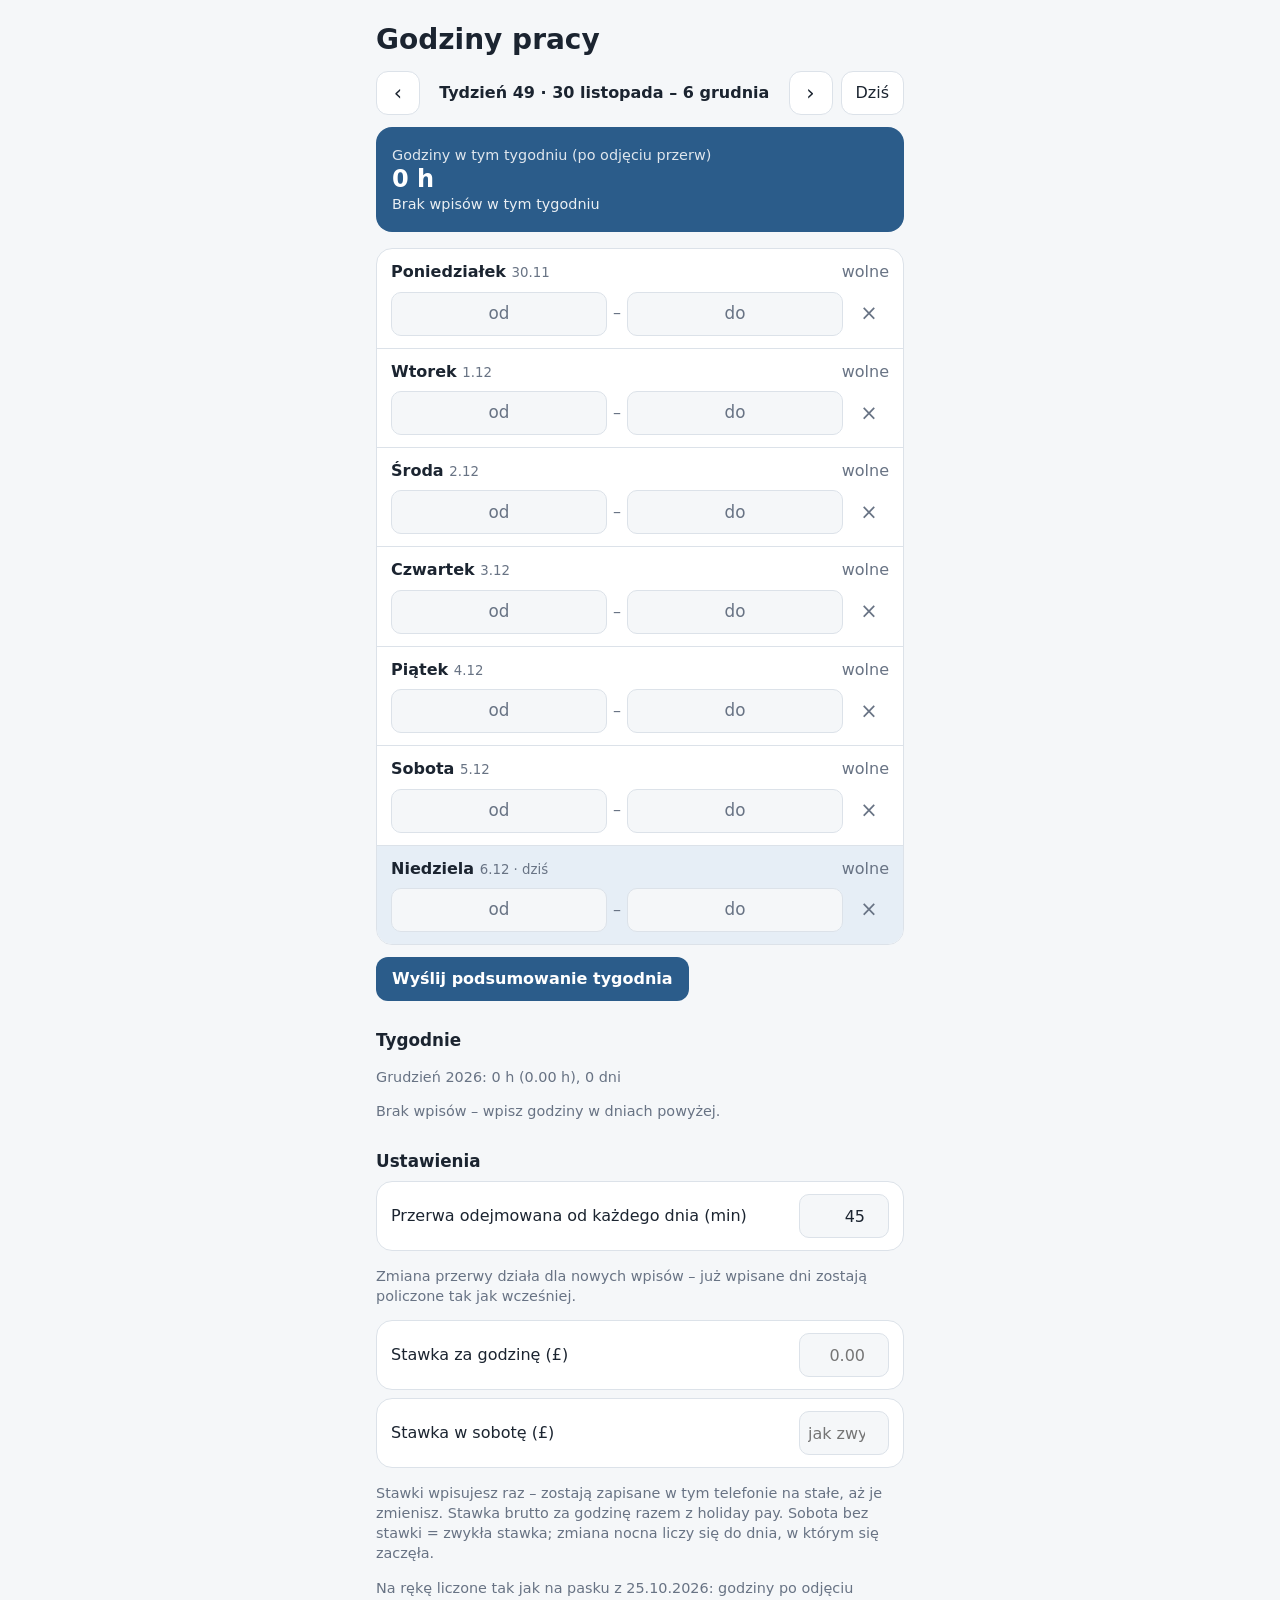
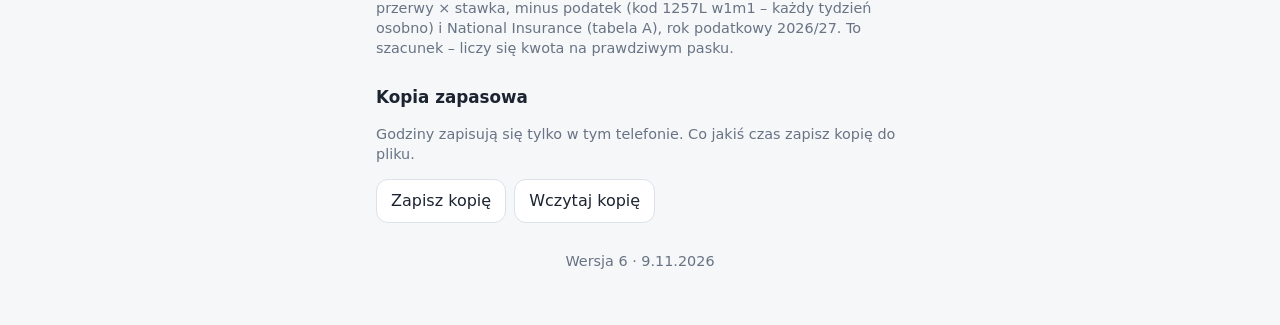
==== godziny/index.html @ ba80afdf "Godziny: jedna stawka (z holiday pay) i osobna stawka w sobotę Co-Authored-By: Claude Opus 5.5 <nore" ====
<!doctype html>
<html lang="pl">
<head>
  <meta charset="utf-8">
  <meta name="viewport" content="width=device-width, initial-scale=1, viewport-fit=cover">
  <title>Godziny pracy</title>
  <meta name="description" content="Kalendarz godzin pracy z tygodniowym rozliczeniem i odjętą przerwą.">
  <meta name="theme-color" content="#2b5c8a">
  <link rel="manifest" href="manifest.webmanifest">
  <link rel="icon" href="icons/icon.svg" type="image/svg+xml">
  <link rel="apple-touch-icon" href="icons/apple-touch-icon.png">
  <meta name="apple-mobile-web-app-capable" content="yes">
  <meta name="apple-mobile-web-app-title" content="Godziny">
  <style>
    :root {
      --bg: #f5f7f9;
      --surface: #ffffff;
      --text: #1b2430;
      --muted: #687384;
      --border: #dce2e9;
      --accent: #2b5c8a;
      --accent-soft: #e6eef6;
      --accent-text: #ffffff;
      --danger: #b3261e;
    }

    @media (prefers-color-scheme: dark) {
      :root {
        --bg: #11151a;
        --surface: #1a2028;
        --text: #e5eaf0;
        --muted: #95a1b0;
        --border: #2c3542;
        --accent: #7fb0e0;
        --accent-soft: #1f2d3c;
        --accent-text: #0c1724;
        --danger: #f2b8b5;
      }
    }

    * { box-sizing: border-box; }

    [hidden] { display: none !important; }

    html, body {
      margin: 0;
      background: var(--bg);
      color: var(--text);
      font: 16px/1.4 system-ui, -apple-system, "Segoe UI", Roboto, sans-serif;
      -webkit-tap-highlight-color: transparent;
    }

    body {
      min-height: 100dvh;
      padding: env(safe-area-inset-top) env(safe-area-inset-right) env(safe-area-inset-bottom) env(safe-area-inset-left);
    }

    main {
      max-width: 560px;
      margin: 0 auto;
      padding: 20px 16px 40px;
    }

    h1 { margin: 0 0 12px; font-size: 1.75rem; }
    h2 { margin: 28px 0 8px; font-size: 1.05rem; }

    button { font: inherit; color: inherit; cursor: pointer; }

    .nav {
      display: flex;
      align-items: center;
      gap: 8px;
    }

    .nav .title { flex: 1; text-align: center; font-weight: 600; }

    .icon-btn {
      width: 44px;
      height: 44px;
      border: 1px solid var(--border);
      border-radius: 12px;
      background: var(--surface);
      font-size: 1.3rem;
    }

    .pill {
      height: 44px;
      padding: 0 14px;
      border: 1px solid var(--border);
      border-radius: 12px;
      background: var(--surface);
    }

    .summary {
      margin-top: 12px;
      padding: 18px 16px;
      border-radius: 16px;
      background: var(--accent);
      color: var(--accent-text);
    }

    .summary .label { font-size: 0.9rem; opacity: 0.85; }
    .summary .total { font-size: 2.2rem; font-weight: 700; line-height: 1.2; font-variant-numeric: tabular-nums; }
    .summary .sub { font-size: 0.9rem; opacity: 0.9; }

    .days {
      list-style: none;
      margin: 16px 0 0;
      padding: 0;
      background: var(--surface);
      border: 1px solid var(--border);
      border-radius: 16px;
      overflow: hidden;
    }

    .day { padding: 12px 14px; border-top: 1px solid var(--border); }
    .day:first-child { border-top: 0; }
    .day.today { background: var(--accent-soft); }

    .day-head {
      display: flex;
      justify-content: space-between;
      align-items: baseline;
      gap: 8px;
      margin-bottom: 8px;
    }

    .day-name { font-weight: 600; }
    .day-name small { font-weight: 400; color: var(--muted); }
    .day-net { font-weight: 600; font-variant-numeric: tabular-nums; }
    .day-net.empty { font-weight: 400; color: var(--muted); }

    .day-times {
      display: grid;
      grid-template-columns: 1fr auto 1fr 40px;
      align-items: center;
      gap: 6px;
    }

    .day-times span { color: var(--muted); }

    .time-btn {
      height: 44px;
      min-width: 0;
      padding: 0 8px;
      border: 1px solid var(--border);
      border-radius: 10px;
      background: var(--bg);
      font-size: 1.05rem;
      font-variant-numeric: tabular-nums;
    }

    .time-btn.empty { color: var(--muted); }

    input[type="number"] {
      width: 100%;
      min-width: 0;
      height: 44px;
      padding: 0 8px;
      border: 1px solid var(--border);
      border-radius: 10px;
      background: var(--bg);
      color: var(--text);
      font: inherit;
      font-variant-numeric: tabular-nums;
    }

    input:focus-visible, button:focus-visible { outline: 2px solid var(--accent); outline-offset: 2px; }

    .clear {
      width: 40px;
      height: 44px;
      border: 0;
      border-radius: 10px;
      background: transparent;
      color: var(--muted);
      font-size: 1.3rem;
    }

    .clear:hover { color: var(--danger); }

    .day-gross { margin-top: 6px; font-size: 0.85rem; color: var(--muted); }

    .actions { display: flex; flex-wrap: wrap; gap: 8px; margin-top: 12px; }

    .primary {
      height: 44px;
      padding: 0 16px;
      border: 0;
      border-radius: 12px;
      background: var(--accent);
      color: var(--accent-text);
      font-weight: 600;
    }

    .weeks {
      list-style: none;
      margin: 0;
      padding: 0;
      background: var(--surface);
      border: 1px solid var(--border);
      border-radius: 16px;
      overflow: hidden;
    }

    .weeks button {
      display: flex;
      justify-content: space-between;
      gap: 8px;
      width: 100%;
      padding: 12px 14px;
      border: 0;
      border-top: 1px solid var(--border);
      background: transparent;
      text-align: left;
    }

    .weeks li:first-child button { border-top: 0; }
    .weeks button.current { background: var(--accent-soft); }
    .weeks .h { font-weight: 600; font-variant-numeric: tabular-nums; white-space: nowrap; }
    .weeks small { color: var(--muted); }

    .muted { color: var(--muted); font-size: 0.9rem; }

    .setting {
      display: flex;
      align-items: center;
      justify-content: space-between;
      gap: 12px;
      padding: 12px 14px;
      background: var(--surface);
      border: 1px solid var(--border);
      border-radius: 16px;
    }

    .setting input { width: 90px; text-align: right; }

    .time-btn.active { border-color: var(--accent); box-shadow: 0 0 0 1px var(--accent); }

    .picker { margin-top: 12px; padding-top: 12px; border-top: 1px dashed var(--border); }
    .picker-title { font-weight: 600; }
    .picker-time { font-size: 2.2rem; font-weight: 700; line-height: 1.2; font-variant-numeric: tabular-nums; }
    .picker-sub { min-height: 1.4em; color: var(--muted); font-size: 0.9rem; }
    .picker-label { margin: 12px 0 6px; color: var(--muted); font-size: 0.85rem; }

    .grid { display: grid; grid-template-columns: repeat(6, 1fr); gap: 6px; }

    .grid button {
      height: 44px;
      min-width: 0;
      padding: 0;
      border: 1px solid var(--border);
      border-radius: 10px;
      background: var(--bg);
      font-variant-numeric: tabular-nums;
    }

    .grid button[aria-pressed="true"] {
      border-color: var(--accent);
      background: var(--accent);
      color: var(--accent-text);
      font-weight: 600;
    }

    .picker-actions { display: flex; gap: 8px; margin-top: 14px; }
    .picker-actions .primary { flex: 1; }

    .version { margin-top: 28px; text-align: center; }

    .summary .money { font-size: 1.5rem; font-weight: 700; line-height: 1.2; font-variant-numeric: tabular-nums; }
    .summary .sub { font-variant-numeric: tabular-nums; }
    #week-pay + .hours { margin-top: 12px; padding-top: 12px; border-top: 1px solid currentColor; border-top-color: rgba(127, 127, 127, 0.45); }
    #week-pay[hidden] + .hours { margin-top: 0; padding-top: 0; border-top: 0; }
    .pay-details { margin-top: 6px; font-size: 0.9rem; }
    .pay-details summary { cursor: pointer; text-decoration: underline; opacity: 0.9; }
    .pay-details .sub { margin-top: 4px; }
    .weeks .h small { display: block; text-align: right; font-weight: 400; }
    .setting + .setting { margin-top: 8px; }

    .toast {
      position: fixed;
      left: 50%;
      bottom: calc(24px + env(safe-area-inset-bottom));
      transform: translateX(-50%);
      max-width: calc(100% - 32px);
      padding: 10px 16px;
      border-radius: 12px;
      background: var(--text);
      color: var(--bg);
      font-size: 0.95rem;
    }
  </style>
</head>
<body>
  <main>
    <h1>Godziny pracy</h1>

    <div class="nav">
      <button id="prev" class="icon-btn" type="button" aria-label="Poprzedni tydzień">‹</button>
      <div id="week-title" class="title"></div>
      <button id="next" class="icon-btn" type="button" aria-label="Następny tydzień">›</button>
      <button id="today" class="pill" type="button">Dziś</button>
    </div>

    <section class="summary" aria-live="polite">
      <div id="week-pay" hidden>
        <div class="label">Dostaniesz na czysto (jak „Payment” na payslipie)</div>
        <div id="pay-net" class="total"></div>
        <div id="pay-when" class="sub"></div>
        <details class="pay-details">
          <summary>Jak to wyszło</summary>
          <div id="pay-sub" class="sub"></div>
        </details>
      </div>
      <div class="hours">
        <div class="label">Godziny w tym tygodniu (po odjęciu przerw)</div>
        <div id="week-total" class="money"></div>
        <div id="week-sub" class="sub"></div>
      </div>
    </section>

    <ul id="days" class="days"></ul>

    <div class="actions">
      <button id="share" class="primary" type="button">Wyślij podsumowanie tygodnia</button>
    </div>

    <h2>Tygodnie</h2>
    <p id="month" class="muted"></p>
    <ul id="weeks" class="weeks"></ul>
    <p id="weeks-empty" class="muted" hidden>Brak wpisów – wpisz godziny w dniach powyżej.</p>

    <h2>Ustawienia</h2>
    <label class="setting">
      <span>Przerwa odejmowana od każdego dnia (min)</span>
      <input id="break" type="number" min="0" max="240" step="5" inputmode="numeric">
    </label>
    <p class="muted">Zmiana przerwy działa dla nowych wpisów – już wpisane dni zostają policzone tak jak wcześniej.</p>
    <label class="setting">
      <span>Stawka za godzinę (£)</span>
      <input id="rate" type="number" min="0" max="200" step="0.01" inputmode="decimal">
    </label>
    <label class="setting">
      <span>Stawka w sobotę (£)</span>
      <input id="sat" type="number" min="0" max="200" step="0.01" inputmode="decimal">
    </label>
    <p class="muted">Stawki wpisujesz raz – zostają zapisane w tym telefonie na stałe, aż je zmienisz. Stawka brutto
      za godzinę razem z holiday pay. Sobota bez stawki = zwykła stawka; zmiana nocna liczy się do dnia, w którym się zaczęła.</p>
    <p class="muted">Na rękę liczone tak jak na pasku z 25.10.2026: godziny po odjęciu
      przerwy × stawka, minus podatek (kod 1257L w1m1 – każdy tydzień osobno) i National Insurance
      (tabela A), rok podatkowy 2026/27. To szacunek – liczy się kwota na prawdziwym pasku.</p>

    <h2>Kopia zapasowa</h2>
    <p class="muted">Godziny zapisują się tylko w tym telefonie. Co jakiś czas zapisz kopię do pliku.</p>
    <div class="actions">
      <button id="export" class="pill" type="button">Zapisz kopię</button>
      <button id="import" class="pill" type="button">Wczytaj kopię</button>
      <input id="import-file" type="file" accept="application/json,.json" hidden>
    </div>

    <p class="muted version">Wersja 6 · 9.11.2026</p>
  </main>

  <div id="toast" class="toast" role="status" hidden></div>

  <script>
    // Plain ES5 on purpose: shows any later error on screen, so a phone screenshot is enough to diagnose it.
    window.addEventListener('error', function (e) {
      var el = document.getElementById('toast');
      if (!el) return;
      el.textContent = 'Błąd: ' + (e.message || 'nieznany') + ' (wiersz ' + (e.lineno || '?') + ')';
      el.hidden = false;
    });
  </script>

  <script>
    const STORAGE_KEY = 'godziny-v1';
    const DEFAULT_BREAK = 45;
    // Pay rates are typed in on the phone only (public repository: no private data in the code).
    // UK PAYE 2026/27, England, weekly, tax code 1257L on a week1/month1 basis, NI category A.
    const TAX = {
      free: 12579 / 52,               // weekly free pay for code 1257L
      basic: 37700 / 52,              // 20% band (taxable pay per week)
      higher: (125140 - 12570) / 52,  // 40% up to here, 45% above
      niPT: 242, niUEL: 967,          // employee NI: 8% between PT and UEL, 2% above
    };
    const DAY_NAMES = ['Poniedziałek', 'Wtorek', 'Środa', 'Czwartek', 'Piątek', 'Sobota', 'Niedziela'];
    const SHORT_DAYS = ['Pon', 'Wt', 'Śr', 'Czw', 'Pt', 'Sob', 'Ndz'];
    const MONTHS = ['stycznia', 'lutego', 'marca', 'kwietnia', 'maja', 'czerwca', 'lipca', 'sierpnia',
      'września', 'października', 'listopada', 'grudnia'];
    const MONTHS_NOM = ['Styczeń', 'Luty', 'Marzec', 'Kwiecień', 'Maj', 'Czerwiec', 'Lipiec', 'Sierpień',
      'Wrzesień', 'Październik', 'Listopad', 'Grudzień'];
    const TIME_RE = /^([01]\d|2[0-3]):[0-5]\d$/;
    const KEY_RE = /^\d{4}-\d{2}-\d{2}$/;

    const $ = (id) => document.getElementById(id);

    let state = load();
    let monday = mondayOf(new Date());

    function load() {
      try {
        const saved = JSON.parse(localStorage.getItem(STORAGE_KEY));
        if (saved && saved.days) {
          const st = Object.assign({ rate: 0, sat: 0 }, saved);
          // Version 4-5 kept holiday pay separately; it is now part of the hourly rate.
          if (st.hol > 0 && st.rate > 0) st.rate = Math.round((st.rate + st.hol) * 100) / 100;
          delete st.hol;
          return st;
        }
      } catch (e) {}
      return { brk: DEFAULT_BREAK, rate: 0, sat: 0, days: {} };
    }

    function save() {
      try {
        localStorage.setItem(STORAGE_KEY, JSON.stringify(state));
      } catch (e) {
        toast('Nie udało się zapisać – sprawdź, czy przeglądarka nie jest w trybie prywatnym.');
      }
    }

    // Dates are handled in local time; toISOString() would shift late-evening entries to the previous day.
    function key(d) {
      return `${d.getFullYear()}-${String(d.getMonth() + 1).padStart(2, '0')}-${String(d.getDate()).padStart(2, '0')}`;
    }

    function fromKey(k) {
      const [y, m, d] = k.split('-').map(Number);
      return new Date(y, m - 1, d);
    }

    function addDays(d, n) {
      return new Date(d.getFullYear(), d.getMonth(), d.getDate() + n);
    }

    function mondayOf(d) {
      return addDays(d, -((d.getDay() + 6) % 7));
    }

    function isoWeek(d) {
      const thursday = addDays(d, 3 - ((d.getDay() + 6) % 7));
      const jan4 = new Date(thursday.getFullYear(), 0, 4);
      return 1 + Math.round((thursday - mondayOf(jan4)) / (7 * 864e5));
    }

    function toMin(t) {
      const [h, m] = t.split(':').map(Number);
      return h * 60 + m;
    }

    // Worked minutes for one day; an end time before the start means a shift past midnight.
    function minutes(entry) {
      if (!entry || !TIME_RE.test(entry.s || '') || !TIME_RE.test(entry.e || '')) return null;
      let gross = toMin(entry.e) - toMin(entry.s);
      if (gross === 0) return null;
      if (gross < 0) gross += 24 * 60;
      const brk = Number.isFinite(entry.b) ? entry.b : state.brk;
      return { gross, brk: Math.min(brk, gross), net: Math.max(0, gross - brk) };
    }

    function fmt(min) {
      const h = Math.floor(min / 60);
      const m = min % 60;
      if (!m) return `${h} h`;
      return h ? `${h} h ${m} min` : `${m} min`;
    }

    function decimal(min) {
      return `${(min / 60).toFixed(2)} h`;
    }

    function dm(d) {
      return `${d.getDate()}.${String(d.getMonth() + 1).padStart(2, '0')}`;
    }

    function rangeLabel(mon) {
      const sun = addDays(mon, 6);
      if (mon.getMonth() === sun.getMonth()) return `${mon.getDate()}–${sun.getDate()} ${MONTHS[sun.getMonth()]}`;
      return `${mon.getDate()} ${MONTHS[mon.getMonth()]} – ${sun.getDate()} ${MONTHS[sun.getMonth()]}`;
    }

    function weekStats(mon) {
      let net = 0, gross = 0, brk = 0, days = 0, sat = 0;
      for (let i = 0; i < 7; i++) {
        const r = minutes(state.days[key(addDays(mon, i))]);
        if (!r) continue;
        net += r.net; gross += r.gross; brk += r.brk; days += 1;
        if (i === 5) sat = r.net;  // Saturday: own rate (a night shift counts to the day it started)
      }
      return { net, gross, brk, days, sat };
    }

    const r2 = (x) => Math.round(x * 100 + 1e-9) / 100;

    // Weekly take-home pay the way the payslip works it out: hours (2 decimals) × rate (holiday pay included),
    // Saturday hours at the Saturday rate, taxable pay rounded down to whole pounds, tax by band, NI on gross pay.
    function payFor(w) {
      const satRate = state.sat || state.rate;
      const satHours = r2(w.sat / 60);
      const hours = r2((w.net - w.sat) / 60);
      const basicPay = r2(hours * state.rate);
      const satPay = r2(satHours * satRate);
      const gross = r2(basicPay + satPay);
      const taxable = Math.max(0, Math.floor(gross - TAX.free + 1e-9));
      const tax = r2(Math.min(taxable, TAX.basic) * 0.2
        + Math.max(0, Math.min(taxable, TAX.higher) - TAX.basic) * 0.4
        + Math.max(0, taxable - TAX.higher) * 0.45);
      const ni = r2(Math.max(0, Math.min(gross, TAX.niUEL) - TAX.niPT) * 0.08 + Math.max(0, gross - TAX.niUEL) * 0.02);
      return { hours, satHours, satRate, basicPay, satPay, gross, tax, ni, net: r2(gross - tax - ni) };
    }

    function money(x) {
      return '£' + x.toLocaleString('en-GB', { minimumFractionDigits: 2, maximumFractionDigits: 2 });
    }

    function daysLabel(n) {
      return n === 1 ? '1 dzień' : `${n} dni`;
    }

    function renderDays() {
      const todayKey = key(new Date());
      const rows = [];
      for (let i = 0; i < 7; i++) {
        const date = addDays(monday, i);
        const k = key(date);
        const entry = state.days[k] || {};

        const li = document.createElement('li');
        li.className = 'day' + (k === todayKey ? ' today' : '');
        li.dataset.key = k;

        const head = document.createElement('div');
        head.className = 'day-head';
        const name = document.createElement('div');
        name.className = 'day-name';
        name.append(DAY_NAMES[i] + ' ');
        const small = document.createElement('small');
        small.textContent = dm(date) + (k === todayKey ? ' · dziś' : '');
        name.append(small);
        const net = document.createElement('div');
        net.className = 'day-net';
        head.append(name, net);

        const times = document.createElement('div');
        times.className = 'day-times';
        const dayLabel = `${DAY_NAMES[i]} ${dm(date)}`;
        const start = timeButton(k, 's', entry.s, dayLabel);
        const dash = document.createElement('span');
        dash.textContent = '–';
        const end = timeButton(k, 'e', entry.e, dayLabel);
        const clear = document.createElement('button');
        clear.type = 'button';
        clear.className = 'clear';
        clear.textContent = '×';
        clear.setAttribute('aria-label', `Wyczyść ${DAY_NAMES[i].toLowerCase()}`);
        clear.addEventListener('click', () => {
          delete state.days[k];
          save();
          render();
        });
        times.append(start, dash, end, clear);

        const gross = document.createElement('div');
        gross.className = 'day-gross';

        li.append(head, times, gross);
        if (picker && picker.k === k) {
          (picker.field === 's' ? start : end).classList.add('active');
          li.append(buildPicker());
        }
        rows.push(li);
      }
      $('days').replaceChildren(...rows);
      rows.forEach(updateRow);
    }

    function timeButton(k, field, value, dayLabel) {
      const btn = document.createElement('button');
      btn.type = 'button';
      btn.className = 'time-btn' + (value ? '' : ' empty');
      btn.dataset.field = field;
      btn.textContent = value || (field === 's' ? 'od' : 'do');
      btn.setAttribute('aria-label', `${dayLabel} – ${field === 's' ? 'początek' : 'koniec'}: ${value || 'nie wpisano'}`);
      btn.addEventListener('click', () => {
        if (picker && picker.k === k && picker.field === field) closePicker();
        else openPicker(k, field);
      });
      return btn;
    }

    // Own time picker, opened inline under the day: the native <input type="time"> dialog does not open in
    // some Android in-app browsers, and an overlay could leave the page locked if it failed to show.
    let picker = null;

    function pad(n) {
      return String(n).padStart(2, '0');
    }

    // Suggest the most recently entered time, so a regular shift is just one tap on "Zapisz".
    function lastTime(field) {
      const keys = Object.keys(state.days).filter((k) => TIME_RE.test(state.days[k][field] || '')).sort();
      return keys.length ? state.days[keys[keys.length - 1]][field] : (field === 's' ? '07:00' : '15:00');
    }

    function openPicker(k, field) {
      const value = (state.days[k] && state.days[k][field]) || lastTime(field);
      const [h, m] = value.split(':').map(Number);
      picker = { k, field, h, m };
      renderDays();
      const box = document.querySelector('.picker');
      if (box && box.scrollIntoView) box.scrollIntoView({ block: 'nearest', behavior: 'smooth' });
    }

    function closePicker() {
      if (!picker) return;
      const { k, field } = picker;
      picker = null;
      renderDays();
      const btn = document.querySelector(`.day[data-key="${k}"] [data-field="${field}"]`);
      if (btn) btn.focus();
    }

    function savePicker() {
      const { k, field } = picker;
      const prev = state.days[k] || {};
      const entry = { s: prev.s || '', e: prev.e || '', b: Number.isFinite(prev.b) ? prev.b : state.brk };
      entry[field] = `${pad(picker.h)}:${pad(picker.m)}`;
      state.days[k] = entry;
      save();
      renderSummary();
      // Fresh day: go straight on to the end time.
      if (field === 's' && !entry.e) openPicker(k, 'e');
      else closePicker();
    }

    function setNow() {
      const now = new Date();
      const t = (Math.round((now.getHours() * 60 + now.getMinutes()) / 5) * 5) % (24 * 60);
      picker.h = Math.floor(t / 60);
      picker.m = t % 60;
      renderPicker();
    }

    function buildPicker() {
      const box = document.createElement('div');
      box.className = 'picker';
      const title = document.createElement('div');
      title.className = 'picker-title';
      title.textContent = picker.field === 's' ? 'Początek pracy' : 'Koniec pracy';
      const time = document.createElement('div');
      time.className = 'picker-time';
      const sub = document.createElement('div');
      sub.className = 'picker-sub';
      const actions = document.createElement('div');
      actions.className = 'picker-actions';
      actions.append(
        actionButton('Anuluj', 'pill', closePicker),
        actionButton('Teraz', 'pill', setNow),
        actionButton('Zapisz', 'primary', savePicker)
      );
      box.append(
        title, time, sub,
        pickerLabel('Godzina'), pickerGrid('h', Array.from({ length: 24 }, (_, i) => i)),
        pickerLabel('Minuty'), pickerGrid('m', Array.from({ length: 12 }, (_, i) => i * 5)),
        actions
      );
      renderPicker(box);
      return box;
    }

    function pickerLabel(text) {
      const el = document.createElement('div');
      el.className = 'picker-label';
      el.textContent = text;
      return el;
    }

    function pickerGrid(unit, values) {
      const grid = document.createElement('div');
      grid.className = 'grid';
      grid.append(...values.map((v) => {
        const b = document.createElement('button');
        b.type = 'button';
        b.dataset.unit = unit;
        b.dataset.v = v;
        b.textContent = pad(v);
        b.addEventListener('click', () => {
          picker[unit] = v;
          renderPicker();
        });
        return b;
      }));
      return grid;
    }

    function actionButton(text, cls, onClick) {
      const b = document.createElement('button');
      b.type = 'button';
      b.className = cls;
      b.textContent = text;
      b.addEventListener('click', onClick);
      return b;
    }

    function renderPicker(box = document.querySelector('.picker')) {
      if (!box || !picker) return;
      const value = `${pad(picker.h)}:${pad(picker.m)}`;
      box.querySelector('.picker-time').textContent = value;
      const entry = Object.assign({}, state.days[picker.k], { [picker.field]: value });
      const r = minutes(entry);
      box.querySelector('.picker-sub').textContent = r ? `${entry.s}–${entry.e} → ${fmt(r.net)} po odjęciu przerwy` : '';
      box.querySelectorAll('.grid button').forEach((b) => {
        b.setAttribute('aria-pressed', String(Number(b.dataset.v) === picker[b.dataset.unit]));
      });
    }

    document.addEventListener('keydown', (e) => {
      if (e.key === 'Escape') closePicker();
    });

    function updateRow(li) {
      const r = minutes(state.days[li.dataset.key]);
      const net = li.querySelector('.day-net');
      const gross = li.querySelector('.day-gross');
      if (r) {
        net.textContent = fmt(r.net);
        net.classList.remove('empty');
        gross.textContent = `W pracy ${fmt(r.gross)} − przerwa ${fmt(r.brk)}`;
        gross.hidden = false;
      } else {
        const entry = state.days[li.dataset.key];
        net.textContent = entry ? 'uzupełnij godziny' : 'wolne';
        net.classList.add('empty');
        gross.hidden = true;
      }
    }

    function renderSummary() {
      $('week-title').textContent = `Tydzień ${isoWeek(monday)} · ${rangeLabel(monday)}`;
      const w = weekStats(monday);
      $('week-total').textContent = fmt(w.net);
      $('week-sub').textContent = w.days
        ? `${decimal(w.net)} · ${daysLabel(w.days)} · w pracy ${fmt(w.gross)}, przerwy ${fmt(w.brk)}`
        : 'Brak wpisów w tym tygodniu';
      $('week-pay').hidden = !w.days;
      if (w.days && !state.rate) {
        $('pay-net').textContent = '—';
        $('pay-when').textContent = 'Wpisz stawkę za godzinę w Ustawieniach (niżej), a policzę kwotę na czysto.';
        $('pay-sub').textContent = '';
      } else if (w.days) {
        const p = payFor(w);
        $('pay-net').textContent = money(p.net);
        $('pay-when').textContent = `Wypłata ok. pt ${dm(addDays(monday, 11))} · liczy się na nowo po każdym wpisie`;
        $('pay-sub').textContent = `${p.hours.toFixed(2)} h × ${money(state.rate)} = ${money(p.basicPay)}`
          + (p.satHours ? ` + sobota ${p.satHours.toFixed(2)} h × ${money(p.satRate)} = ${money(p.satPay)}` : '')
          + ` → brutto ${money(p.gross)}`
          + ` − podatek ${money(p.tax)} − NI ${money(p.ni)} = ${money(p.net)}`;
      }
      $('pay-sub').closest('details').hidden = !(w.days && state.rate);
      renderWeeks();
    }

    function renderWeeks() {
      const mondays = new Map();
      for (const k of Object.keys(state.days)) {
        if (!minutes(state.days[k])) continue;
        const mon = mondayOf(fromKey(k));
        mondays.set(key(mon), mon);
      }
      const list = [...mondays.entries()].sort((a, b) => b[0].localeCompare(a[0]));
      const currentKey = key(monday);

      $('weeks').replaceChildren(...list.map(([k, mon]) => {
        const w = weekStats(mon);
        const li = document.createElement('li');
        const btn = document.createElement('button');
        btn.type = 'button';
        if (k === currentKey) btn.className = 'current';
        const left = document.createElement('span');
        left.append(`Tydzień ${isoWeek(mon)} `);
        const small = document.createElement('small');
        small.textContent = `${dm(mon)}–${dm(addDays(mon, 6))} · ${daysLabel(w.days)}`;
        left.append(small);
        const right = document.createElement('span');
        right.className = 'h';
        right.textContent = fmt(w.net);
        const paySmall = document.createElement('small');
        paySmall.textContent = money(payFor(w).net);
        if (state.rate) right.append(paySmall);
        btn.append(left, right);
        btn.addEventListener('click', () => {
          monday = mon;
          render();
          window.scrollTo({ top: 0, behavior: 'smooth' });
        });
        li.append(btn);
        return li;
      }));
      $('weeks').hidden = list.length === 0;
      $('weeks-empty').hidden = list.length > 0;

      // Month total for the month the viewed week ends in (Sunday decides).
      const ref = addDays(monday, 6);
      const prefix = key(ref).slice(0, 7);
      let monthNet = 0, monthDays = 0;
      for (const [k, entry] of Object.entries(state.days)) {
        const r = minutes(entry);
        if (r && k.startsWith(prefix)) { monthNet += r.net; monthDays += 1; }
      }
      // Take-home is weekly (tax week1/month1), so the month adds up the weeks that end (Sunday) in that month.
      let monthPay = 0;
      for (const [, mon] of list) {
        if (key(addDays(mon, 6)).startsWith(prefix)) monthPay += payFor(weekStats(mon)).net;
      }
      $('month').textContent = `${MONTHS_NOM[ref.getMonth()]} ${ref.getFullYear()}: ${fmt(monthNet)} (${decimal(monthNet)}), ${daysLabel(monthDays)}`
        + (monthPay ? ` · na rękę ok. ${money(r2(monthPay))} (tygodnie kończące się w tym miesiącu)` : '');
    }

    function render() {
      renderDays();
      renderSummary();
    }

    function summaryText() {
      const sun = addDays(monday, 6);
      const lines = [`Godziny pracy – tydzień ${isoWeek(monday)} (${dm(monday)}–${dm(sun)}.${sun.getFullYear()})`];
      for (let i = 0; i < 7; i++) {
        const date = addDays(monday, i);
        const entry = state.days[key(date)];
        const r = minutes(entry);
        if (r) lines.push(`${SHORT_DAYS[i]} ${dm(date)}: ${entry.s}–${entry.e} → ${fmt(r.net)}`);
      }
      const w = weekStats(monday);
      lines.push(`Razem: ${fmt(w.net)} (${decimal(w.net)}), ${daysLabel(w.days)}, przerwy odjęte: ${fmt(w.brk)}`);
      if (w.days && state.rate) {
        const p = payFor(w);
        lines.push(`Na rękę ok. ${money(p.net)} (brutto ${money(p.gross)}, podatek ${money(p.tax)}, NI ${money(p.ni)})`);
      }
      return lines.join('\n');
    }

    async function share() {
      const text = summaryText();
      if (navigator.share) {
        try {
          await navigator.share({ text });
          return;
        } catch (e) {
          if (e.name === 'AbortError') return;
        }
      }
      try {
        await navigator.clipboard.writeText(text);
        toast('Skopiowano podsumowanie tygodnia');
      } catch (e) {
        toast('Nie udało się skopiować');
      }
    }

    function exportBackup() {
      const blob = new Blob([JSON.stringify(state, null, 1)], { type: 'application/json' });
      const a = document.createElement('a');
      a.href = URL.createObjectURL(blob);
      a.download = `godziny-${key(new Date())}.json`;
      document.body.append(a);
      a.click();
      a.remove();
      setTimeout(() => URL.revokeObjectURL(a.href), 1000);
    }

    async function importBackup(file) {
      try {
        const data = JSON.parse(await file.text());
        if (!data || typeof data.days !== 'object') throw new Error('format');
        let count = 0;
        for (const [k, entry] of Object.entries(data.days)) {
          if (!KEY_RE.test(k) || !entry || !TIME_RE.test(entry.s || '') || !TIME_RE.test(entry.e || '')) continue;
          const b = Number(entry.b);
          state.days[k] = { s: entry.s, e: entry.e, b: Number.isFinite(b) && b >= 0 ? b : state.brk };
          count += 1;
        }
        save();
        render();
        toast(`Wczytano ${daysLabel(count)}`);
      } catch (e) {
        toast('To nie jest plik kopii godzin');
      }
    }

    let toastTimer;
    function toast(msg) {
      const el = $('toast');
      el.textContent = msg;
      el.hidden = false;
      clearTimeout(toastTimer);
      toastTimer = setTimeout(() => { el.hidden = true; }, 2500);
    }

    $('prev').addEventListener('click', () => { monday = addDays(monday, -7); render(); });
    $('next').addEventListener('click', () => { monday = addDays(monday, 7); render(); });
    $('today').addEventListener('click', () => { monday = mondayOf(new Date()); render(); });
    $('share').addEventListener('click', share);
    $('export').addEventListener('click', exportBackup);
    $('import').addEventListener('click', () => $('import-file').click());
    $('import-file').addEventListener('change', (e) => {
      if (e.target.files[0]) importBackup(e.target.files[0]);
      e.target.value = '';
    });

    const breakInput = $('break');
    breakInput.value = state.brk;
    breakInput.addEventListener('change', () => {
      const v = Math.round(Number(breakInput.value));
      state.brk = Number.isFinite(v) && v >= 0 ? Math.min(v, 240) : DEFAULT_BREAK;
      breakInput.value = state.brk;
      // Saved days keep their own break, so nothing on screen needs recalculating.
      save();
    });

    function moneySetting(id, field, max, placeholder) {
      const input = $(id);
      input.value = state[field] ? state[field].toFixed(2) : '';
      input.placeholder = placeholder;
      input.addEventListener('change', () => {
        const v = r2(Number(input.value));
        const next = Number.isFinite(v) && v >= 0 ? Math.min(v, max) : 0;
        input.value = next ? next.toFixed(2) : '';
        // The browser can fire "change" again on blur; re-rendering then would swallow the tap that caused the blur.
        if (next === state[field]) return;
        state[field] = next;
        save();
        renderSummary();
      });
    }
    moneySetting('rate', 'rate', 200, '0.00');
    moneySetting('sat', 'sat', 200, 'jak zwykła');

    render();

    if ('serviceWorker' in navigator) {
      navigator.serviceWorker.register('sw.js').catch(() => {});
    }
  </script>
</body>
</html>
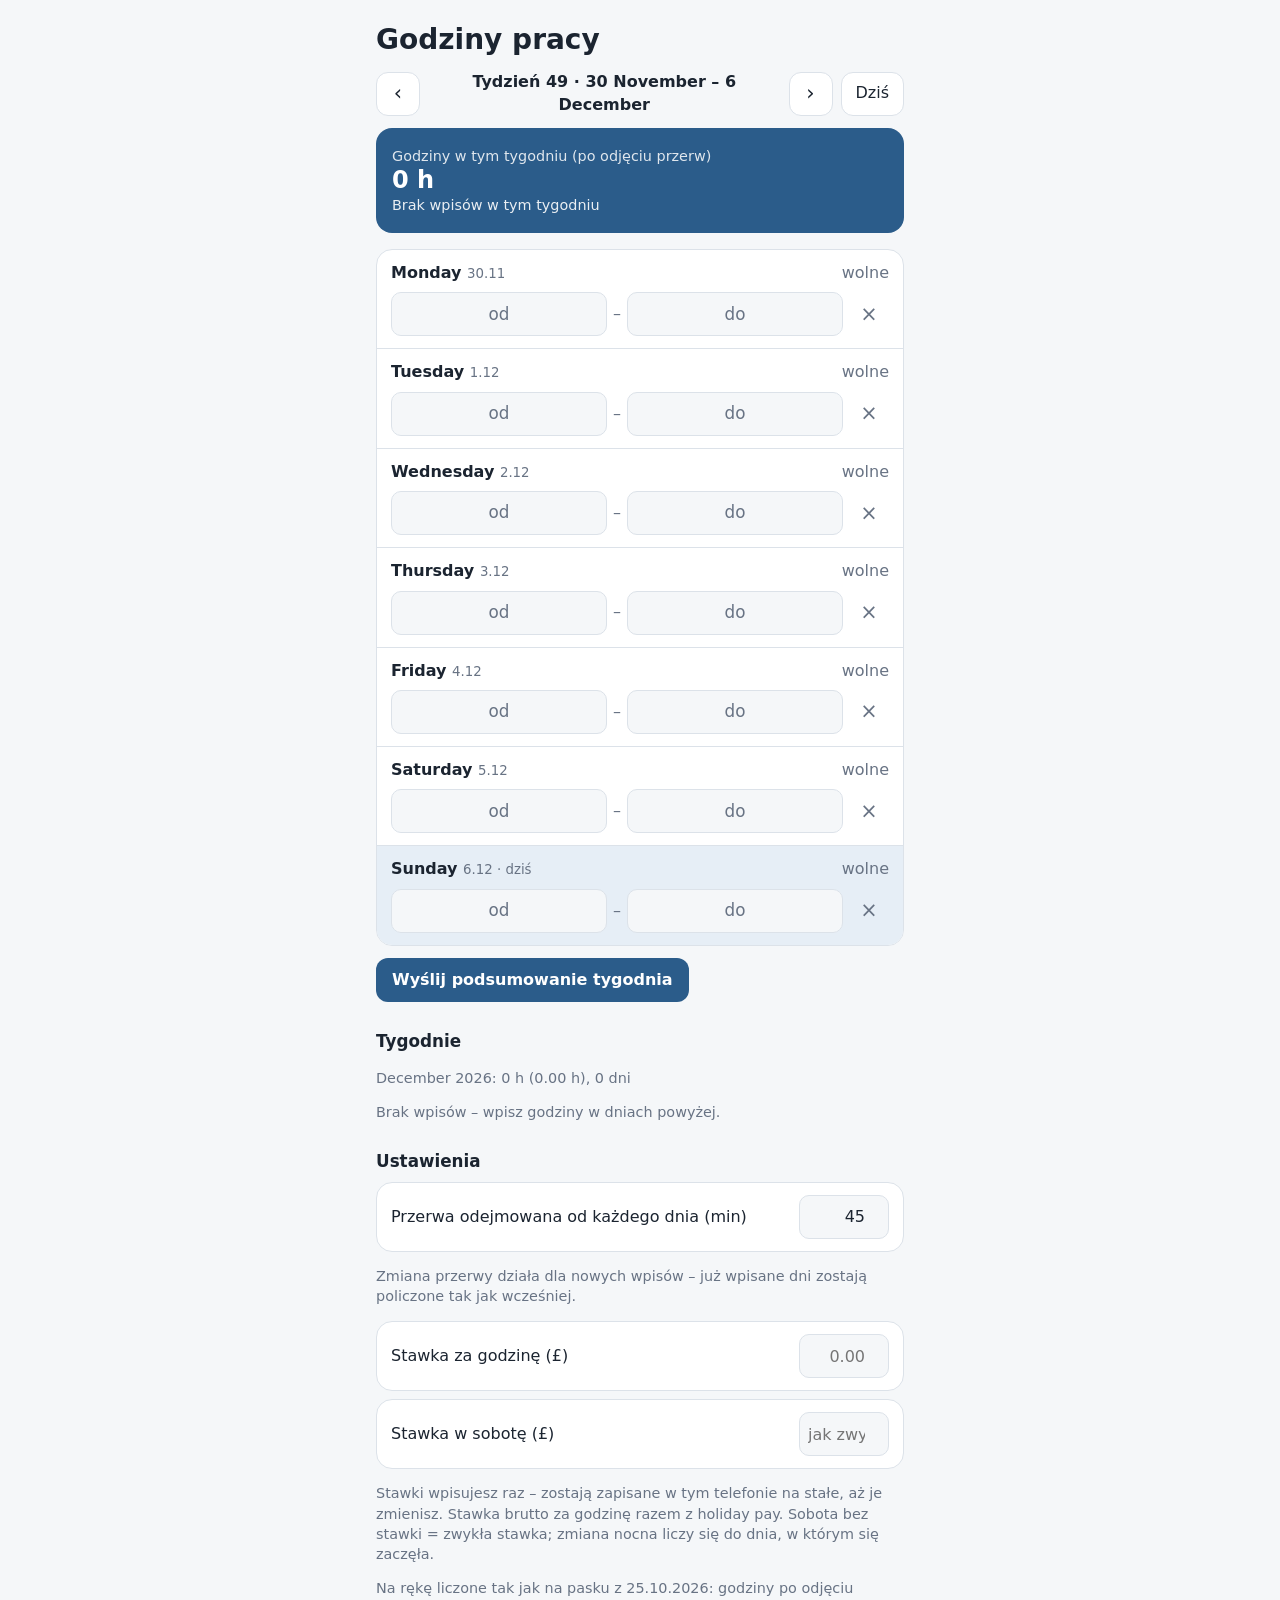
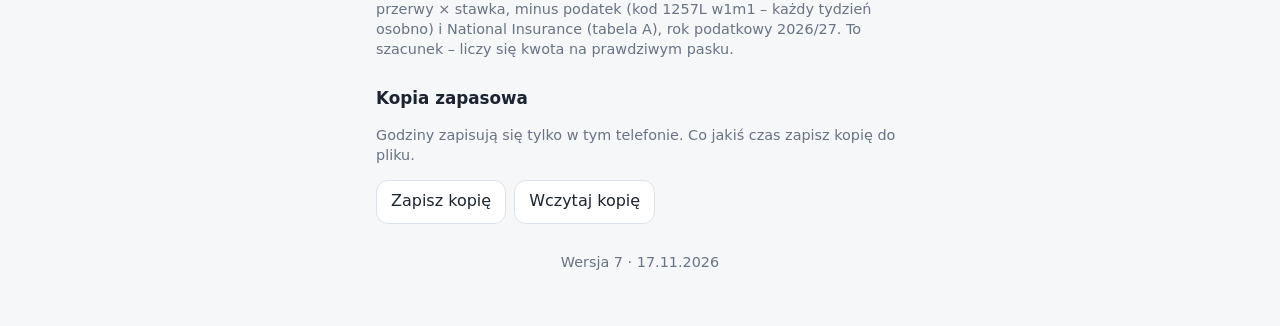
==== commit f23ea88d: "Godziny v7: English day and month names (screenshots for the agency) Co-Authored-By: Claude Opus 5.5" ====
--- a/godziny/index.html
+++ b/godziny/index.html
@@ -358,7 +358,7 @@
       <input id="import-file" type="file" accept="application/json,.json" hidden>
     </div>
 
-    <p class="muted version">Wersja 6 · 9.11.2026</p>
+    <p class="muted version">Wersja 7 · 17.11.2026</p>
   </main>
 
   <div id="toast" class="toast" role="status" hidden></div>
@@ -384,12 +384,11 @@
       higher: (125140 - 12570) / 52,  // 40% up to here, 45% above
       niPT: 242, niUEL: 967,          // employee NI: 8% between PT and UEL, 2% above
     };
-    const DAY_NAMES = ['Poniedziałek', 'Wtorek', 'Środa', 'Czwartek', 'Piątek', 'Sobota', 'Niedziela'];
-    const SHORT_DAYS = ['Pon', 'Wt', 'Śr', 'Czw', 'Pt', 'Sob', 'Ndz'];
-    const MONTHS = ['stycznia', 'lutego', 'marca', 'kwietnia', 'maja', 'czerwca', 'lipca', 'sierpnia',
-      'września', 'października', 'listopada', 'grudnia'];
-    const MONTHS_NOM = ['Styczeń', 'Luty', 'Marzec', 'Kwiecień', 'Maj', 'Czerwiec', 'Lipiec', 'Sierpień',
-      'Wrzesień', 'Październik', 'Listopad', 'Grudzień'];
+    const DAY_NAMES = ['Monday', 'Tuesday', 'Wednesday', 'Thursday', 'Friday', 'Saturday', 'Sunday'];
+    const SHORT_DAYS = ['Mon', 'Tue', 'Wed', 'Thu', 'Fri', 'Sat', 'Sun'];
+    const MONTHS = ['January', 'February', 'March', 'April', 'May', 'June', 'July', 'August',
+      'September', 'October', 'November', 'December'];
+    const MONTHS_NOM = MONTHS;
     const TIME_RE = /^([01]\d|2[0-3]):[0-5]\d$/;
     const KEY_RE = /^\d{4}-\d{2}-\d{2}$/;
 
@@ -553,7 +552,7 @@
         clear.type = 'button';
         clear.className = 'clear';
         clear.textContent = '×';
-        clear.setAttribute('aria-label', `Wyczyść ${DAY_NAMES[i].toLowerCase()}`);
+        clear.setAttribute('aria-label', `Wyczyść: ${DAY_NAMES[i]}`);
         clear.addEventListener('click', () => {
           delete state.days[k];
           save();
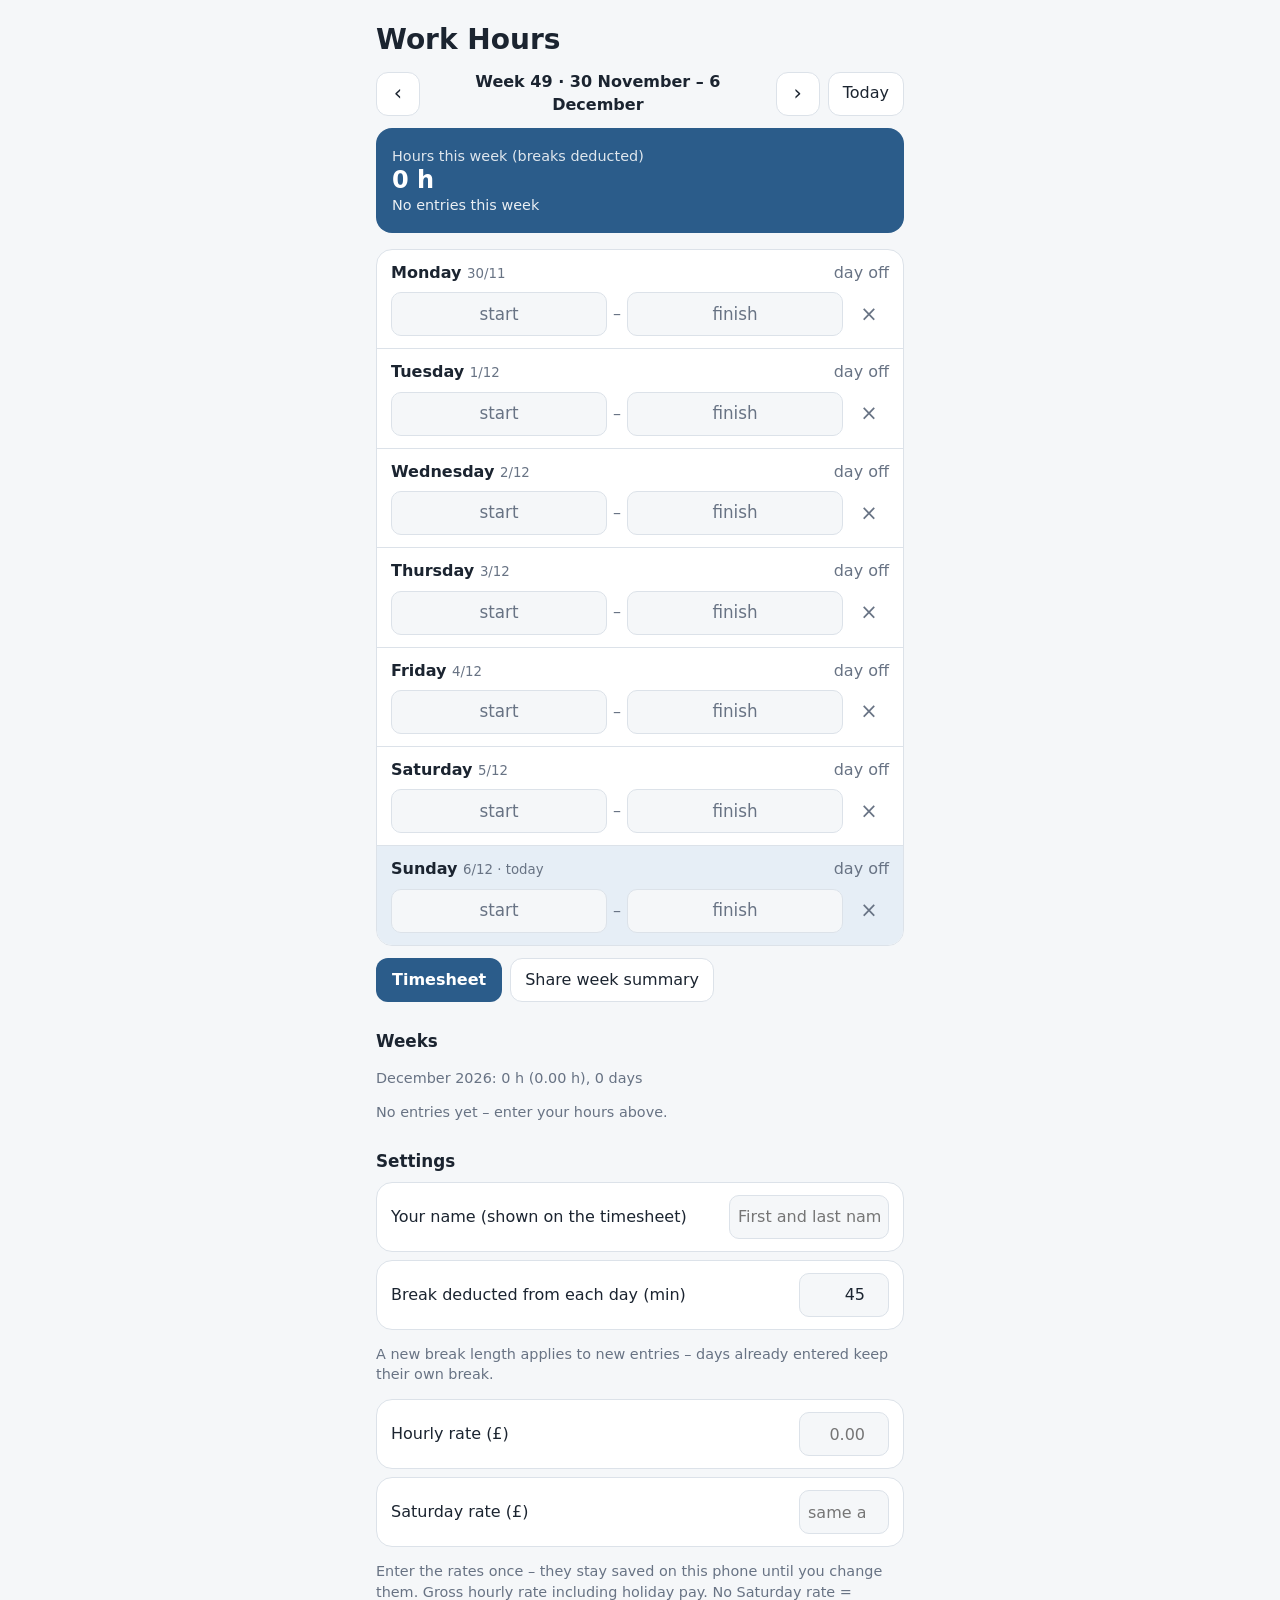
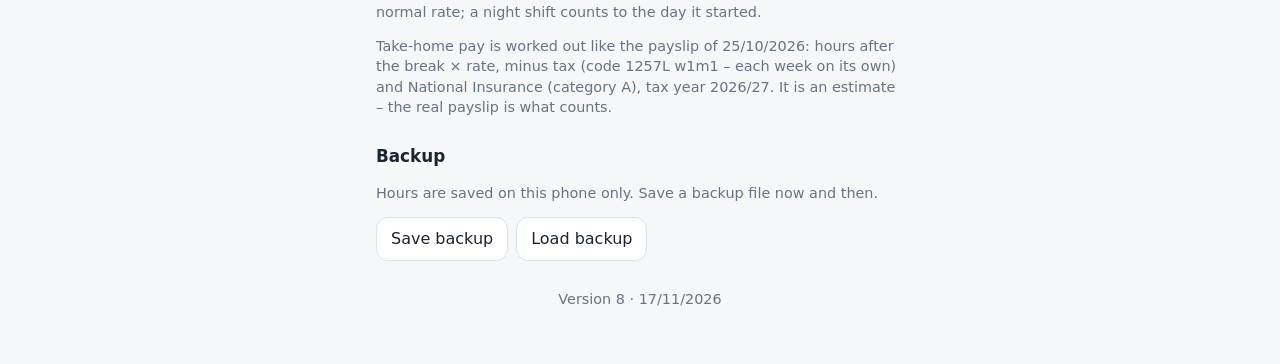
==== commit def8bff2: "Godziny v8: cała strona po angielsku i widok Timesheet dla agencji Co-Authored-By: Claude Opus 5.5 <" ====
--- a/godziny/index.html
+++ b/godziny/index.html
@@ -1,16 +1,16 @@
 <!doctype html>
-<html lang="pl">
+<html lang="en">
 <head>
   <meta charset="utf-8">
   <meta name="viewport" content="width=device-width, initial-scale=1, viewport-fit=cover">
-  <title>Godziny pracy</title>
-  <meta name="description" content="Kalendarz godzin pracy z tygodniowym rozliczeniem i odjętą przerwą.">
+  <title>Work Hours</title>
+  <meta name="description" content="Work hours log with weekly totals and breaks deducted.">
   <meta name="theme-color" content="#2b5c8a">
   <link rel="manifest" href="manifest.webmanifest">
   <link rel="icon" href="icons/icon.svg" type="image/svg+xml">
   <link rel="apple-touch-icon" href="icons/apple-touch-icon.png">
   <meta name="apple-mobile-web-app-capable" content="yes">
-  <meta name="apple-mobile-web-app-title" content="Godziny">
+  <meta name="apple-mobile-web-app-title" content="Work Hours">
   <style>
     :root {
       --bg: #f5f7f9;
@@ -152,7 +152,7 @@
 
     .time-btn.empty { color: var(--muted); }
 
-    input[type="number"] {
+    input[type="number"], input[type="text"] {
       width: 100%;
       min-width: 0;
       height: 44px;
@@ -234,6 +234,7 @@
     }
 
     .setting input { width: 90px; text-align: right; }
+    .setting input[type="text"] { width: 160px; text-align: left; }
 
     .time-btn.active { border-color: var(--accent); box-shadow: 0 0 0 1px var(--accent); }
 
@@ -289,31 +290,67 @@
       color: var(--bg);
       font-size: 0.95rem;
     }
+    /* Timesheet: the whole week on one phone screen, for a screenshot to the agency. Always light, like paper. */
+    .ts { max-width: 560px; margin: 0 auto; padding: 12px 12px 24px; }
+    .ts-bar { display: flex; align-items: center; gap: 8px; margin-bottom: 10px; }
+    .ts-bar .pill { height: 40px; }
+    .ts-bar .icon-btn { width: 40px; height: 40px; }
+    .ts-bar .grow { flex: 1; }
+    .ts-sheet {
+      padding: 14px 12px 12px;
+      border: 1px solid #dce2e9;
+      border-radius: 14px;
+      background: #ffffff;
+      color: #1b2430;
+    }
+    .ts-top { display: flex; justify-content: space-between; align-items: baseline; gap: 8px; }
+    .ts-title { font-size: 1.3rem; font-weight: 700; }
+    .ts-name { font-weight: 600; text-align: right; overflow-wrap: anywhere; }
+    .ts-week { margin-top: 2px; color: #4a5566; font-size: 0.95rem; }
+    .ts-table { width: 100%; margin-top: 10px; border-collapse: collapse; font-size: 0.84rem; font-variant-numeric: tabular-nums; }
+    .ts-table th { padding: 6px 2px; border-bottom: 2px solid #1b2430; text-align: left; font-size: 0.8rem; }
+    .ts-table td { padding: 8px 2px; border-bottom: 1px solid #dce2e9; white-space: nowrap; }
+    .ts-table th:last-child, .ts-table td:last-child { text-align: right; }
+    .ts-table td:first-child { font-weight: 600; }
+    .ts-table .off td { color: #687384; }
+    .ts-table .off td:first-child { color: #1b2430; }
+    .ts-table sup { font-size: 0.7em; color: #687384; }
+    .ts-total { display: flex; justify-content: space-between; align-items: baseline; gap: 8px; margin-top: 12px; }
+    .ts-total .big { font-size: 1.5rem; font-weight: 700; font-variant-numeric: tabular-nums; }
+    .ts-total .dec { color: #4a5566; font-variant-numeric: tabular-nums; }
+    .ts-sub { margin-top: 2px; color: #4a5566; font-size: 0.85rem; font-variant-numeric: tabular-nums; }
+    .ts-note { margin-top: 8px; color: #687384; font-size: 0.75rem; }
+    @media (max-width: 380px) {
+      .ts { padding-left: 8px; padding-right: 8px; }
+      .ts-sheet { padding-left: 8px; padding-right: 8px; }
+      .ts-table { font-size: 0.76rem; }
+      .ts-table th, .ts-table td { padding-left: 2px; padding-right: 2px; }
+    }
   </style>
 </head>
 <body>
   <main>
-    <h1>Godziny pracy</h1>
+    <h1>Work Hours</h1>
 
     <div class="nav">
-      <button id="prev" class="icon-btn" type="button" aria-label="Poprzedni tydzień">‹</button>
+      <button id="prev" class="icon-btn" type="button" aria-label="Previous week">‹</button>
       <div id="week-title" class="title"></div>
-      <button id="next" class="icon-btn" type="button" aria-label="Następny tydzień">›</button>
-      <button id="today" class="pill" type="button">Dziś</button>
+      <button id="next" class="icon-btn" type="button" aria-label="Next week">›</button>
+      <button id="today" class="pill" type="button">Today</button>
     </div>
 
     <section class="summary" aria-live="polite">
       <div id="week-pay" hidden>
-        <div class="label">Dostaniesz na czysto (jak „Payment” na payslipie)</div>
+        <div class="label">Take-home pay (like “Payment” on your payslip)</div>
         <div id="pay-net" class="total"></div>
         <div id="pay-when" class="sub"></div>
         <details class="pay-details">
-          <summary>Jak to wyszło</summary>
+          <summary>How this was worked out</summary>
           <div id="pay-sub" class="sub"></div>
         </details>
       </div>
       <div class="hours">
-        <div class="label">Godziny w tym tygodniu (po odjęciu przerw)</div>
+        <div class="label">Hours this week (breaks deducted)</div>
         <div id="week-total" class="money"></div>
         <div id="week-sub" class="sub"></div>
       </div>
@@ -322,44 +359,75 @@
     <ul id="days" class="days"></ul>
 
     <div class="actions">
-      <button id="share" class="primary" type="button">Wyślij podsumowanie tygodnia</button>
+      <button id="ts-open" class="primary" type="button">Timesheet</button>
+      <button id="share" class="pill" type="button">Share week summary</button>
     </div>
 
-    <h2>Tygodnie</h2>
+    <h2>Weeks</h2>
     <p id="month" class="muted"></p>
     <ul id="weeks" class="weeks"></ul>
-    <p id="weeks-empty" class="muted" hidden>Brak wpisów – wpisz godziny w dniach powyżej.</p>
-
-    <h2>Ustawienia</h2>
+    <p id="weeks-empty" class="muted" hidden>No entries yet – enter your hours above.</p>
+
+    <h2>Settings</h2>
     <label class="setting">
-      <span>Przerwa odejmowana od każdego dnia (min)</span>
+      <span>Your name (shown on the timesheet)</span>
+      <input id="name" type="text" maxlength="60" autocomplete="name" placeholder="First and last name">
+    </label>
+    <label class="setting">
+      <span>Break deducted from each day (min)</span>
       <input id="break" type="number" min="0" max="240" step="5" inputmode="numeric">
     </label>
-    <p class="muted">Zmiana przerwy działa dla nowych wpisów – już wpisane dni zostają policzone tak jak wcześniej.</p>
+    <p class="muted">A new break length applies to new entries – days already entered keep their own break.</p>
     <label class="setting">
-      <span>Stawka za godzinę (£)</span>
+      <span>Hourly rate (£)</span>
       <input id="rate" type="number" min="0" max="200" step="0.01" inputmode="decimal">
     </label>
     <label class="setting">
-      <span>Stawka w sobotę (£)</span>
+      <span>Saturday rate (£)</span>
       <input id="sat" type="number" min="0" max="200" step="0.01" inputmode="decimal">
     </label>
-    <p class="muted">Stawki wpisujesz raz – zostają zapisane w tym telefonie na stałe, aż je zmienisz. Stawka brutto
-      za godzinę razem z holiday pay. Sobota bez stawki = zwykła stawka; zmiana nocna liczy się do dnia, w którym się zaczęła.</p>
-    <p class="muted">Na rękę liczone tak jak na pasku z 25.10.2026: godziny po odjęciu
-      przerwy × stawka, minus podatek (kod 1257L w1m1 – każdy tydzień osobno) i National Insurance
-      (tabela A), rok podatkowy 2026/27. To szacunek – liczy się kwota na prawdziwym pasku.</p>
-
-    <h2>Kopia zapasowa</h2>
-    <p class="muted">Godziny zapisują się tylko w tym telefonie. Co jakiś czas zapisz kopię do pliku.</p>
+    <p class="muted">Enter the rates once – they stay saved on this phone until you change them. Gross hourly rate
+      including holiday pay. No Saturday rate = normal rate; a night shift counts to the day it started.</p>
+    <p class="muted">Take-home pay is worked out like the payslip of 25/10/2026: hours after the break
+      × rate, minus tax (code 1257L w1m1 – each week on its own) and National Insurance
+      (category A), tax year 2026/27. It is an estimate – the real payslip is what counts.</p>
+
+    <h2>Backup</h2>
+    <p class="muted">Hours are saved on this phone only. Save a backup file now and then.</p>
     <div class="actions">
-      <button id="export" class="pill" type="button">Zapisz kopię</button>
-      <button id="import" class="pill" type="button">Wczytaj kopię</button>
+      <button id="export" class="pill" type="button">Save backup</button>
+      <button id="import" class="pill" type="button">Load backup</button>
       <input id="import-file" type="file" accept="application/json,.json" hidden>
     </div>
 
-    <p class="muted version">Wersja 7 · 17.11.2026</p>
+    <p class="muted version">Version 8 · 17/11/2026</p>
   </main>
+
+  <section id="ts" class="ts" hidden>
+    <div class="ts-bar">
+      <button id="ts-back" class="pill" type="button">‹ Back</button>
+      <span class="grow"></span>
+      <button id="ts-prev" class="icon-btn" type="button" aria-label="Previous week">‹</button>
+      <button id="ts-next" class="icon-btn" type="button" aria-label="Next week">›</button>
+    </div>
+    <div class="ts-sheet">
+      <div class="ts-top">
+        <div class="ts-title">Timesheet</div>
+        <div id="ts-name" class="ts-name"></div>
+      </div>
+      <div id="ts-week" class="ts-week"></div>
+      <table class="ts-table">
+        <thead><tr><th>Day</th><th>Date</th><th>Start</th><th>Finish</th><th>Break</th><th>Hours</th></tr></thead>
+        <tbody id="ts-body"></tbody>
+      </table>
+      <div class="ts-total">
+        <span>Total hours</span>
+        <span><span id="ts-total" class="big"></span> <span id="ts-dec" class="dec"></span></span>
+      </div>
+      <div id="ts-sub" class="ts-sub"></div>
+      <div id="ts-note" class="ts-note"></div>
+    </div>
+  </section>
 
   <div id="toast" class="toast" role="status" hidden></div>
 
@@ -368,7 +436,7 @@
     window.addEventListener('error', function (e) {
       var el = document.getElementById('toast');
       if (!el) return;
-      el.textContent = 'Błąd: ' + (e.message || 'nieznany') + ' (wiersz ' + (e.lineno || '?') + ')';
+      el.textContent = 'Error: ' + (e.message || 'unknown') + ' (line ' + (e.lineno || '?') + ')';
       el.hidden = false;
     });
   </script>
@@ -388,8 +456,7 @@
     const SHORT_DAYS = ['Mon', 'Tue', 'Wed', 'Thu', 'Fri', 'Sat', 'Sun'];
     const MONTHS = ['January', 'February', 'March', 'April', 'May', 'June', 'July', 'August',
       'September', 'October', 'November', 'December'];
-    const MONTHS_NOM = MONTHS;
-    const TIME_RE = /^([01]\d|2[0-3]):[0-5]\d$/;
+        const TIME_RE = /^([01]\d|2[0-3]):[0-5]\d$/;
     const KEY_RE = /^\d{4}-\d{2}-\d{2}$/;
 
     const $ = (id) => document.getElementById(id);
@@ -415,7 +482,7 @@
       try {
         localStorage.setItem(STORAGE_KEY, JSON.stringify(state));
       } catch (e) {
-        toast('Nie udało się zapisać – sprawdź, czy przeglądarka nie jest w trybie prywatnym.');
+        toast('Could not save – check the browser is not in private mode.');
       }
     }
 
@@ -470,7 +537,7 @@
     }
 
     function dm(d) {
-      return `${d.getDate()}.${String(d.getMonth() + 1).padStart(2, '0')}`;
+      return `${d.getDate()}/${String(d.getMonth() + 1).padStart(2, '0')}`;
     }
 
     function rangeLabel(mon) {
@@ -514,7 +581,7 @@
     }
 
     function daysLabel(n) {
-      return n === 1 ? '1 dzień' : `${n} dni`;
+      return n === 1 ? '1 day' : `${n} days`;
     }
 
     function renderDays() {
@@ -535,7 +602,7 @@
         name.className = 'day-name';
         name.append(DAY_NAMES[i] + ' ');
         const small = document.createElement('small');
-        small.textContent = dm(date) + (k === todayKey ? ' · dziś' : '');
+        small.textContent = dm(date) + (k === todayKey ? ' · today' : '');
         name.append(small);
         const net = document.createElement('div');
         net.className = 'day-net';
@@ -552,7 +619,7 @@
         clear.type = 'button';
         clear.className = 'clear';
         clear.textContent = '×';
-        clear.setAttribute('aria-label', `Wyczyść: ${DAY_NAMES[i]}`);
+        clear.setAttribute('aria-label', `Clear ${DAY_NAMES[i]}`);
         clear.addEventListener('click', () => {
           delete state.days[k];
           save();
@@ -579,8 +646,8 @@
       btn.type = 'button';
       btn.className = 'time-btn' + (value ? '' : ' empty');
       btn.dataset.field = field;
-      btn.textContent = value || (field === 's' ? 'od' : 'do');
-      btn.setAttribute('aria-label', `${dayLabel} – ${field === 's' ? 'początek' : 'koniec'}: ${value || 'nie wpisano'}`);
+      btn.textContent = value || (field === 's' ? 'start' : 'finish');
+      btn.setAttribute('aria-label', `${dayLabel} – ${field === 's' ? 'start' : 'finish'}: ${value || 'not set'}`);
       btn.addEventListener('click', () => {
         if (picker && picker.k === k && picker.field === field) closePicker();
         else openPicker(k, field);
@@ -596,7 +663,7 @@
       return String(n).padStart(2, '0');
     }
 
-    // Suggest the most recently entered time, so a regular shift is just one tap on "Zapisz".
+    // Suggest the most recently entered time, so a regular shift is just one tap on "Save".
     function lastTime(field) {
       const keys = Object.keys(state.days).filter((k) => TIME_RE.test(state.days[k][field] || '')).sort();
       return keys.length ? state.days[keys[keys.length - 1]][field] : (field === 's' ? '07:00' : '15:00');
@@ -646,7 +713,7 @@
       box.className = 'picker';
       const title = document.createElement('div');
       title.className = 'picker-title';
-      title.textContent = picker.field === 's' ? 'Początek pracy' : 'Koniec pracy';
+      title.textContent = picker.field === 's' ? 'Start time' : 'Finish time';
       const time = document.createElement('div');
       time.className = 'picker-time';
       const sub = document.createElement('div');
@@ -654,14 +721,14 @@
       const actions = document.createElement('div');
       actions.className = 'picker-actions';
       actions.append(
-        actionButton('Anuluj', 'pill', closePicker),
-        actionButton('Teraz', 'pill', setNow),
-        actionButton('Zapisz', 'primary', savePicker)
+        actionButton('Cancel', 'pill', closePicker),
+        actionButton('Now', 'pill', setNow),
+        actionButton('Save', 'primary', savePicker)
       );
       box.append(
         title, time, sub,
-        pickerLabel('Godzina'), pickerGrid('h', Array.from({ length: 24 }, (_, i) => i)),
-        pickerLabel('Minuty'), pickerGrid('m', Array.from({ length: 12 }, (_, i) => i * 5)),
+        pickerLabel('Hour'), pickerGrid('h', Array.from({ length: 24 }, (_, i) => i)),
+        pickerLabel('Minutes'), pickerGrid('m', Array.from({ length: 12 }, (_, i) => i * 5)),
         actions
       );
       renderPicker(box);
@@ -708,7 +775,7 @@
       box.querySelector('.picker-time').textContent = value;
       const entry = Object.assign({}, state.days[picker.k], { [picker.field]: value });
       const r = minutes(entry);
-      box.querySelector('.picker-sub').textContent = r ? `${entry.s}–${entry.e} → ${fmt(r.net)} po odjęciu przerwy` : '';
+      box.querySelector('.picker-sub').textContent = r ? `${entry.s}–${entry.e} → ${fmt(r.net)} after the break` : '';
       box.querySelectorAll('.grid button').forEach((b) => {
         b.setAttribute('aria-pressed', String(Number(b.dataset.v) === picker[b.dataset.unit]));
       });
@@ -725,36 +792,36 @@
       if (r) {
         net.textContent = fmt(r.net);
         net.classList.remove('empty');
-        gross.textContent = `W pracy ${fmt(r.gross)} − przerwa ${fmt(r.brk)}`;
+        gross.textContent = `On site ${fmt(r.gross)} − break ${fmt(r.brk)}`;
         gross.hidden = false;
       } else {
         const entry = state.days[li.dataset.key];
-        net.textContent = entry ? 'uzupełnij godziny' : 'wolne';
+        net.textContent = entry ? 'add finish time' : 'day off';
         net.classList.add('empty');
         gross.hidden = true;
       }
     }
 
     function renderSummary() {
-      $('week-title').textContent = `Tydzień ${isoWeek(monday)} · ${rangeLabel(monday)}`;
+      $('week-title').textContent = `Week ${isoWeek(monday)} · ${rangeLabel(monday)}`;
       const w = weekStats(monday);
       $('week-total').textContent = fmt(w.net);
       $('week-sub').textContent = w.days
-        ? `${decimal(w.net)} · ${daysLabel(w.days)} · w pracy ${fmt(w.gross)}, przerwy ${fmt(w.brk)}`
-        : 'Brak wpisów w tym tygodniu';
+        ? `${decimal(w.net)} · ${daysLabel(w.days)} · on site ${fmt(w.gross)}, breaks ${fmt(w.brk)}`
+        : 'No entries this week';
       $('week-pay').hidden = !w.days;
       if (w.days && !state.rate) {
         $('pay-net').textContent = '—';
-        $('pay-when').textContent = 'Wpisz stawkę za godzinę w Ustawieniach (niżej), a policzę kwotę na czysto.';
+        $('pay-when').textContent = 'Enter your hourly rate in Settings (below) to see take-home pay.';
         $('pay-sub').textContent = '';
       } else if (w.days) {
         const p = payFor(w);
         $('pay-net').textContent = money(p.net);
-        $('pay-when').textContent = `Wypłata ok. pt ${dm(addDays(monday, 11))} · liczy się na nowo po każdym wpisie`;
+        $('pay-when').textContent = `Paid approx. Fri ${dm(addDays(monday, 11))} · updates after every entry`;
         $('pay-sub').textContent = `${p.hours.toFixed(2)} h × ${money(state.rate)} = ${money(p.basicPay)}`
-          + (p.satHours ? ` + sobota ${p.satHours.toFixed(2)} h × ${money(p.satRate)} = ${money(p.satPay)}` : '')
-          + ` → brutto ${money(p.gross)}`
-          + ` − podatek ${money(p.tax)} − NI ${money(p.ni)} = ${money(p.net)}`;
+          + (p.satHours ? ` + Saturday ${p.satHours.toFixed(2)} h × ${money(p.satRate)} = ${money(p.satPay)}` : '')
+          + ` → gross ${money(p.gross)}`
+          + ` − tax ${money(p.tax)} − NI ${money(p.ni)} = ${money(p.net)}`;
       }
       $('pay-sub').closest('details').hidden = !(w.days && state.rate);
       renderWeeks();
@@ -777,7 +844,7 @@
         btn.type = 'button';
         if (k === currentKey) btn.className = 'current';
         const left = document.createElement('span');
-        left.append(`Tydzień ${isoWeek(mon)} `);
+        left.append(`Week ${isoWeek(mon)} `);
         const small = document.createElement('small');
         small.textContent = `${dm(mon)}–${dm(addDays(mon, 6))} · ${daysLabel(w.days)}`;
         left.append(small);
@@ -812,18 +879,84 @@
       for (const [, mon] of list) {
         if (key(addDays(mon, 6)).startsWith(prefix)) monthPay += payFor(weekStats(mon)).net;
       }
-      $('month').textContent = `${MONTHS_NOM[ref.getMonth()]} ${ref.getFullYear()}: ${fmt(monthNet)} (${decimal(monthNet)}), ${daysLabel(monthDays)}`
-        + (monthPay ? ` · na rękę ok. ${money(r2(monthPay))} (tygodnie kończące się w tym miesiącu)` : '');
+      $('month').textContent = `${MONTHS[ref.getMonth()]} ${ref.getFullYear()}: ${fmt(monthNet)} (${decimal(monthNet)}), ${daysLabel(monthDays)}`
+        + (monthPay ? ` · take-home approx. ${money(r2(monthPay))} (weeks ending this month)` : '');
     }
 
     function render() {
       renderDays();
       renderSummary();
+      if (!$('ts').hidden) renderTimesheet();
+    }
+
+    // Short form for the narrow timesheet columns: "14h 15m", "45m", "8h".
+    function hm(min) {
+      const h = Math.floor(min / 60);
+      const m = min % 60;
+      if (!h) return `${m}m`;
+      return m ? `${h}h ${String(m).padStart(2, '0')}m` : `${h}h`;
+    }
+
+    function renderTimesheet() {
+      const sun = addDays(monday, 6);
+      $('ts-name').textContent = state.name || '';
+      $('ts-week').textContent = `Week ${isoWeek(monday)} · ${rangeLabel(monday)} ${sun.getFullYear()} (Mon–Sun)`;
+      let night = false;
+      const rows = [];
+      for (let i = 0; i < 7; i++) {
+        const date = addDays(monday, i);
+        const entry = state.days[key(date)];
+        const r = minutes(entry);
+        const tr = document.createElement('tr');
+        const cells = [DAY_NAMES[i], dm(date)];
+        if (r) {
+          const overnight = toMin(entry.e) < toMin(entry.s);
+          night = night || overnight;
+          cells.push(entry.s, entry.e + (overnight ? '*' : ''), hm(r.brk), hm(r.net));
+        } else if (entry && (entry.s || entry.e)) {
+          cells.push(entry.s || '—', entry.e || '—', '—', '—');
+        } else {
+          tr.className = 'off';
+          cells.push('—', '—', '—', 'Day off');
+        }
+        tr.append(...cells.map((c) => {
+          const td = document.createElement('td');
+          if (c.endsWith('*')) {
+            td.append(c.slice(0, -1));
+            const sup = document.createElement('sup');
+            sup.textContent = '+1';
+            td.append(sup);
+          } else td.textContent = c;
+          return td;
+        }));
+        rows.push(tr);
+      }
+      $('ts-body').replaceChildren(...rows);
+      const w = weekStats(monday);
+      $('ts-total').textContent = fmt(w.net);
+      $('ts-dec').textContent = `(${decimal(w.net)})`;
+      $('ts-sub').textContent = `Days worked: ${w.days} · Time on site: ${fmt(w.gross)} · Breaks: ${fmt(w.brk)}`;
+      $('ts-note').textContent = 'Hours = finish − start − break.' + (night ? ' +1 = finished the next day.' : '');
+    }
+
+    function openTimesheet() {
+      closePicker();
+      $('ts').hidden = false;
+      document.querySelector('main').hidden = true;
+      renderTimesheet();
+      window.scrollTo(0, 0);
+    }
+
+    function closeTimesheet() {
+      $('ts').hidden = true;
+      document.querySelector('main').hidden = false;
+      render();
+      window.scrollTo(0, 0);
     }
 
     function summaryText() {
       const sun = addDays(monday, 6);
-      const lines = [`Godziny pracy – tydzień ${isoWeek(monday)} (${dm(monday)}–${dm(sun)}.${sun.getFullYear()})`];
+      const lines = [`Work hours – week ${isoWeek(monday)} (${dm(monday)}–${dm(sun)}/${sun.getFullYear()})`];
       for (let i = 0; i < 7; i++) {
         const date = addDays(monday, i);
         const entry = state.days[key(date)];
@@ -831,10 +964,10 @@
         if (r) lines.push(`${SHORT_DAYS[i]} ${dm(date)}: ${entry.s}–${entry.e} → ${fmt(r.net)}`);
       }
       const w = weekStats(monday);
-      lines.push(`Razem: ${fmt(w.net)} (${decimal(w.net)}), ${daysLabel(w.days)}, przerwy odjęte: ${fmt(w.brk)}`);
+      lines.push(`Total: ${fmt(w.net)} (${decimal(w.net)}), ${daysLabel(w.days)}, breaks deducted: ${fmt(w.brk)}`);
       if (w.days && state.rate) {
         const p = payFor(w);
-        lines.push(`Na rękę ok. ${money(p.net)} (brutto ${money(p.gross)}, podatek ${money(p.tax)}, NI ${money(p.ni)})`);
+        lines.push(`Take-home approx. ${money(p.net)} (gross ${money(p.gross)}, tax ${money(p.tax)}, NI ${money(p.ni)})`);
       }
       return lines.join('\n');
     }
@@ -851,9 +984,9 @@
       }
       try {
         await navigator.clipboard.writeText(text);
-        toast('Skopiowano podsumowanie tygodnia');
+        toast('Week summary copied');
       } catch (e) {
-        toast('Nie udało się skopiować');
+        toast('Could not copy');
       }
     }
 
@@ -881,9 +1014,9 @@
         }
         save();
         render();
-        toast(`Wczytano ${daysLabel(count)}`);
+        toast(`Loaded ${daysLabel(count)}`);
       } catch (e) {
-        toast('To nie jest plik kopii godzin');
+        toast('This is not a work hours backup file');
       }
     }
 
@@ -900,6 +1033,21 @@
     $('next').addEventListener('click', () => { monday = addDays(monday, 7); render(); });
     $('today').addEventListener('click', () => { monday = mondayOf(new Date()); render(); });
     $('share').addEventListener('click', share);
+    $('ts-open').addEventListener('click', openTimesheet);
+    $('ts-back').addEventListener('click', closeTimesheet);
+    $('ts-prev').addEventListener('click', () => { monday = addDays(monday, -7); render(); });
+    $('ts-next').addEventListener('click', () => { monday = addDays(monday, 7); render(); });
+
+    // Name for the timesheet header: kept on this phone only (public repository).
+    const nameInput = $('name');
+    nameInput.value = state.name || '';
+    nameInput.addEventListener('change', () => {
+      const v = nameInput.value.replace(/\s+/g, ' ').trim().slice(0, 60);
+      nameInput.value = v;
+      if (v === (state.name || '')) return;
+      state.name = v;
+      save();
+    });
     $('export').addEventListener('click', exportBackup);
     $('import').addEventListener('click', () => $('import-file').click());
     $('import-file').addEventListener('change', (e) => {
@@ -933,7 +1081,7 @@
       });
     }
     moneySetting('rate', 'rate', 200, '0.00');
-    moneySetting('sat', 'sat', 200, 'jak zwykła');
+    moneySetting('sat', 'sat', 200, 'same as weekday');
 
     render();
 
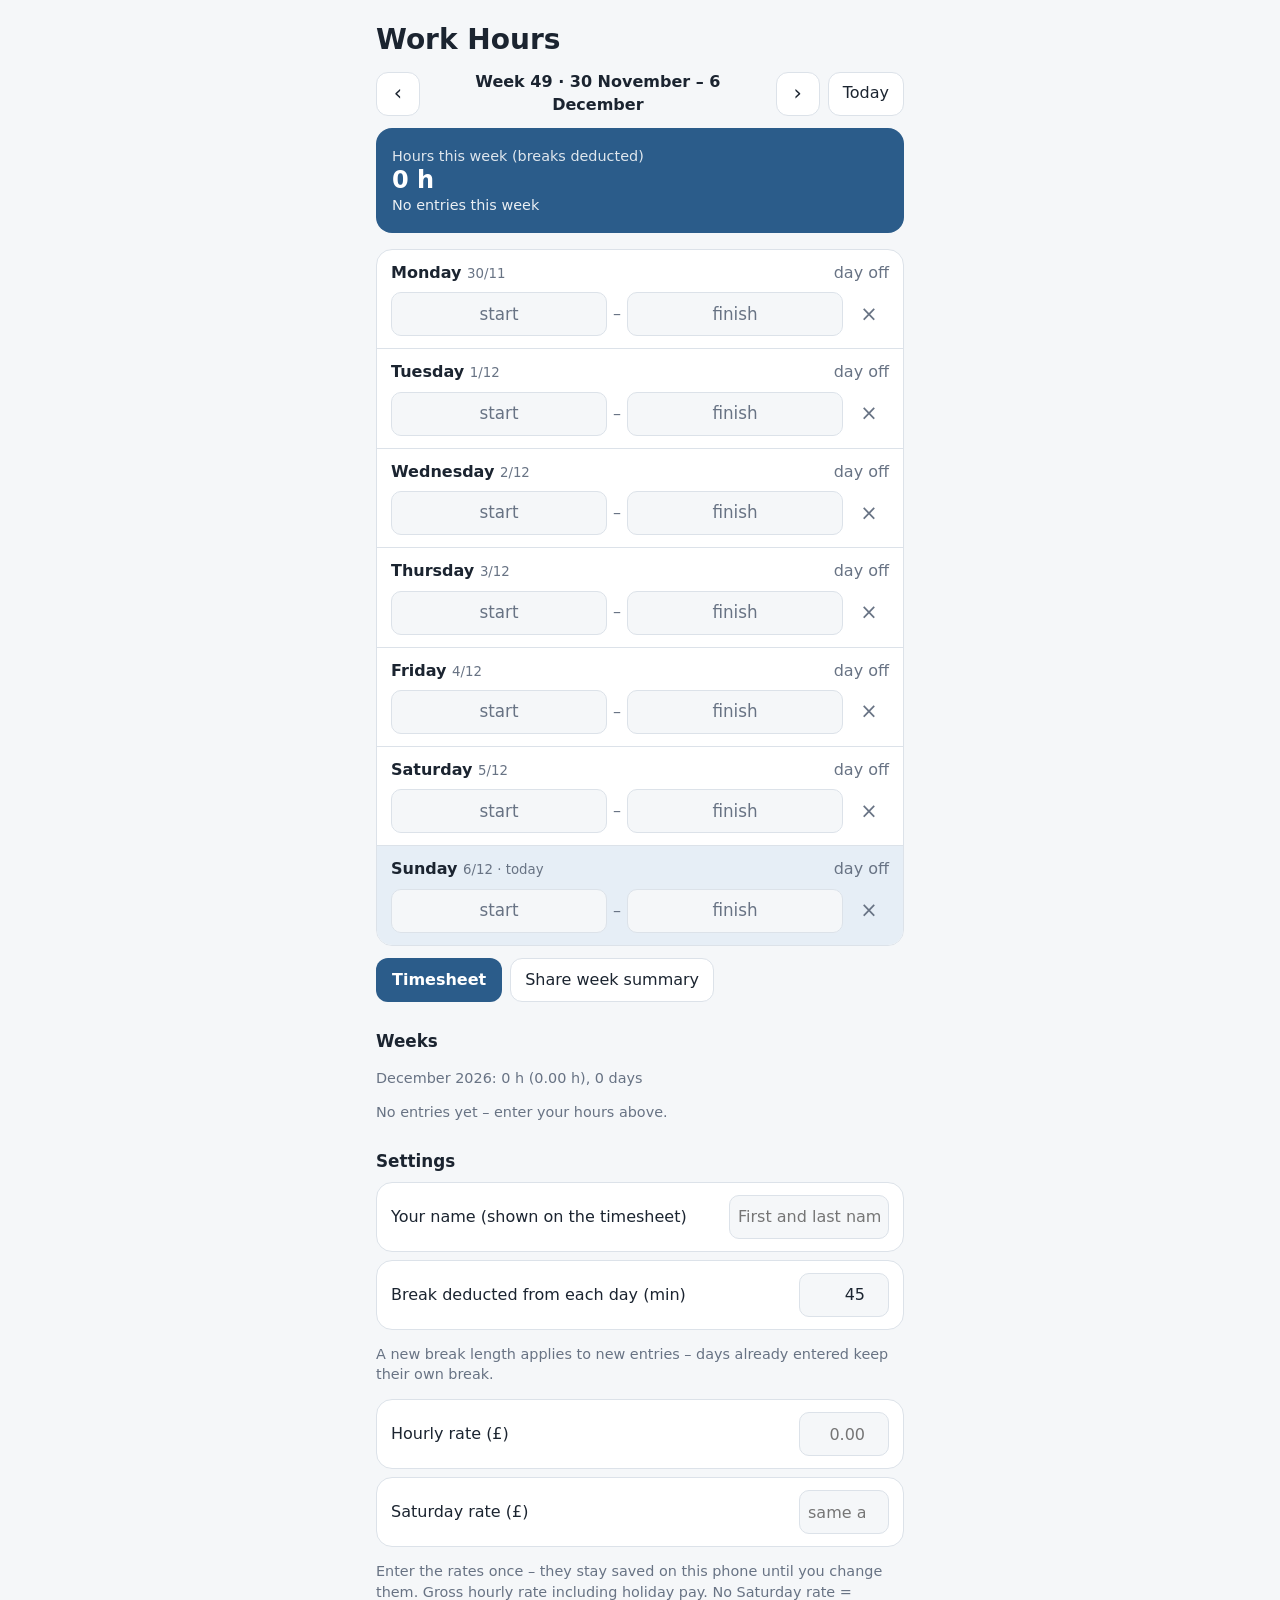
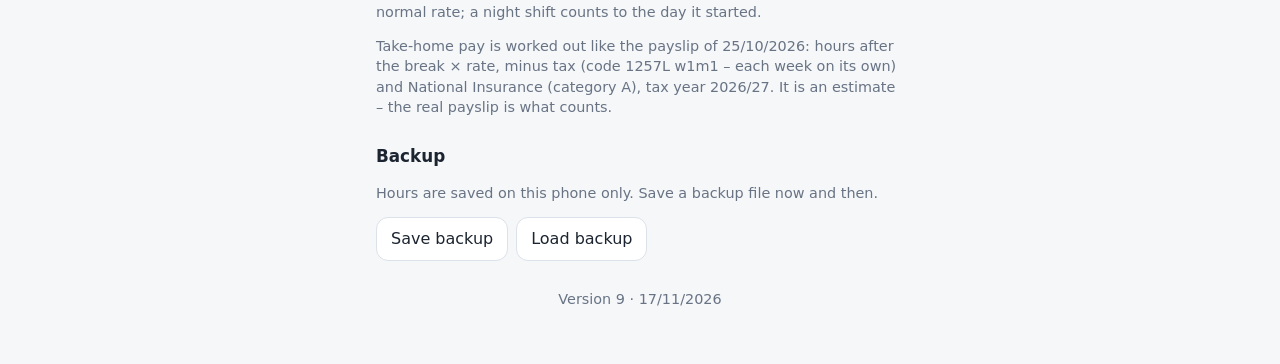
==== commit bafdb8aa: "Godziny v9: Timesheet bez linijki wyjaśnienia pod sumami Co-Authored-By: Claude Opus 5.5 <noreply@an" ====
--- a/godziny/index.html
+++ b/godziny/index.html
@@ -319,7 +319,6 @@
     .ts-total .big { font-size: 1.5rem; font-weight: 700; font-variant-numeric: tabular-nums; }
     .ts-total .dec { color: #4a5566; font-variant-numeric: tabular-nums; }
     .ts-sub { margin-top: 2px; color: #4a5566; font-size: 0.85rem; font-variant-numeric: tabular-nums; }
-    .ts-note { margin-top: 8px; color: #687384; font-size: 0.75rem; }
     @media (max-width: 380px) {
       .ts { padding-left: 8px; padding-right: 8px; }
       .ts-sheet { padding-left: 8px; padding-right: 8px; }
@@ -400,7 +399,7 @@
       <input id="import-file" type="file" accept="application/json,.json" hidden>
     </div>
 
-    <p class="muted version">Version 8 · 17/11/2026</p>
+    <p class="muted version">Version 9 · 17/11/2026</p>
   </main>
 
   <section id="ts" class="ts" hidden>
@@ -425,7 +424,6 @@
         <span><span id="ts-total" class="big"></span> <span id="ts-dec" class="dec"></span></span>
       </div>
       <div id="ts-sub" class="ts-sub"></div>
-      <div id="ts-note" class="ts-note"></div>
     </div>
   </section>
 
@@ -901,7 +899,6 @@
       const sun = addDays(monday, 6);
       $('ts-name').textContent = state.name || '';
       $('ts-week').textContent = `Week ${isoWeek(monday)} · ${rangeLabel(monday)} ${sun.getFullYear()} (Mon–Sun)`;
-      let night = false;
       const rows = [];
       for (let i = 0; i < 7; i++) {
         const date = addDays(monday, i);
@@ -911,7 +908,6 @@
         const cells = [DAY_NAMES[i], dm(date)];
         if (r) {
           const overnight = toMin(entry.e) < toMin(entry.s);
-          night = night || overnight;
           cells.push(entry.s, entry.e + (overnight ? '*' : ''), hm(r.brk), hm(r.net));
         } else if (entry && (entry.s || entry.e)) {
           cells.push(entry.s || '—', entry.e || '—', '—', '—');
@@ -936,7 +932,6 @@
       $('ts-total').textContent = fmt(w.net);
       $('ts-dec').textContent = `(${decimal(w.net)})`;
       $('ts-sub').textContent = `Days worked: ${w.days} · Time on site: ${fmt(w.gross)} · Breaks: ${fmt(w.brk)}`;
-      $('ts-note').textContent = 'Hours = finish − start − break.' + (night ? ' +1 = finished the next day.' : '');
     }
 
     function openTimesheet() {
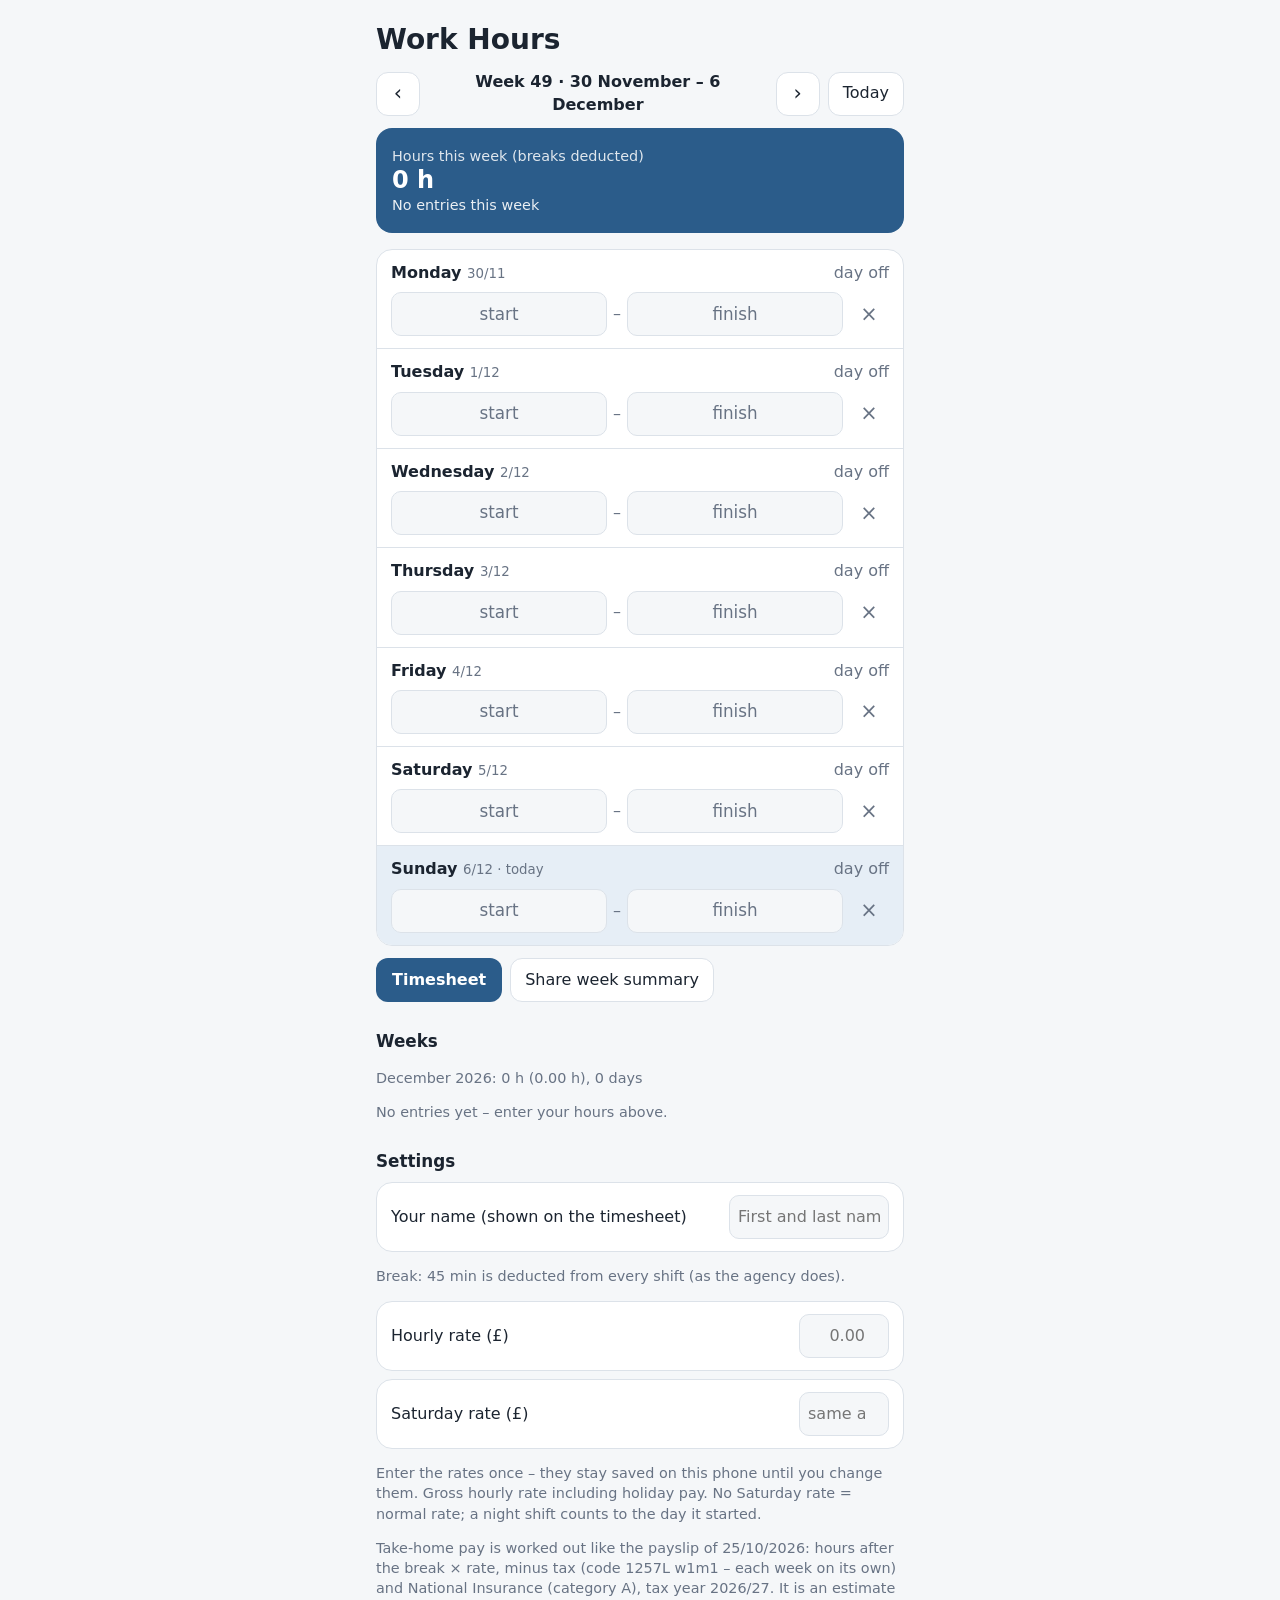
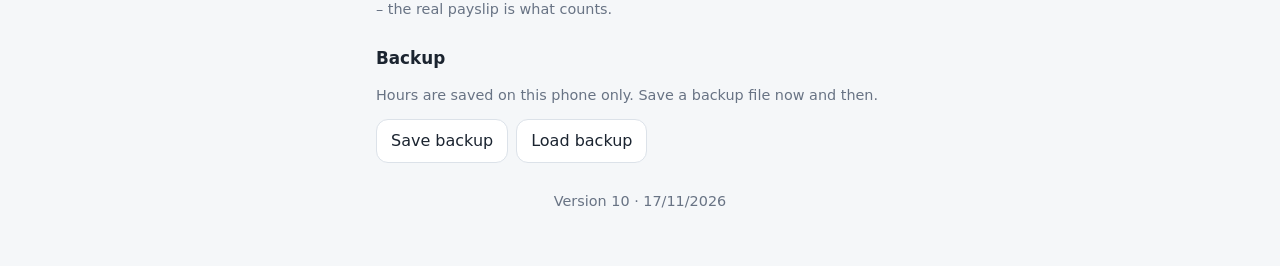
==== commit 4a3a8227: "Godziny v10: przerwa zawsze 45 min, jak liczy agencja Co-Authored-By: Claude Opus 5.5 <noreply@anthr" ====
--- a/godziny/index.html
+++ b/godziny/index.html
@@ -372,11 +372,7 @@
       <span>Your name (shown on the timesheet)</span>
       <input id="name" type="text" maxlength="60" autocomplete="name" placeholder="First and last name">
     </label>
-    <label class="setting">
-      <span>Break deducted from each day (min)</span>
-      <input id="break" type="number" min="0" max="240" step="5" inputmode="numeric">
-    </label>
-    <p class="muted">A new break length applies to new entries – days already entered keep their own break.</p>
+    <p class="muted">Break: 45 min is deducted from every shift (as the agency does).</p>
     <label class="setting">
       <span>Hourly rate (£)</span>
       <input id="rate" type="number" min="0" max="200" step="0.01" inputmode="decimal">
@@ -399,7 +395,7 @@
       <input id="import-file" type="file" accept="application/json,.json" hidden>
     </div>
 
-    <p class="muted version">Version 9 · 17/11/2026</p>
+    <p class="muted version">Version 10 · 17/11/2026</p>
   </main>
 
   <section id="ts" class="ts" hidden>
@@ -441,7 +437,8 @@
 
   <script>
     const STORAGE_KEY = 'godziny-v1';
-    const DEFAULT_BREAK = 45;
+    // The agency always deducts 45 minutes from every shift (Radek, 17.11.2026), whatever was saved before.
+    const BREAK = 45;
     // Pay rates are typed in on the phone only (public repository: no private data in the code).
     // UK PAYE 2026/27, England, weekly, tax code 1257L on a week1/month1 basis, NI category A.
     const TAX = {
@@ -473,7 +470,7 @@
           return st;
         }
       } catch (e) {}
-      return { brk: DEFAULT_BREAK, rate: 0, sat: 0, days: {} };
+      return { brk: BREAK, rate: 0, sat: 0, days: {} };
     }
 
     function save() {
@@ -519,7 +516,7 @@
       let gross = toMin(entry.e) - toMin(entry.s);
       if (gross === 0) return null;
       if (gross < 0) gross += 24 * 60;
-      const brk = Number.isFinite(entry.b) ? entry.b : state.brk;
+      const brk = BREAK;
       return { gross, brk: Math.min(brk, gross), net: Math.max(0, gross - brk) };
     }
 
@@ -688,7 +685,7 @@
     function savePicker() {
       const { k, field } = picker;
       const prev = state.days[k] || {};
-      const entry = { s: prev.s || '', e: prev.e || '', b: Number.isFinite(prev.b) ? prev.b : state.brk };
+      const entry = { s: prev.s || '', e: prev.e || '', b: BREAK };
       entry[field] = `${pad(picker.h)}:${pad(picker.m)}`;
       state.days[k] = entry;
       save();
@@ -1003,8 +1000,7 @@
         let count = 0;
         for (const [k, entry] of Object.entries(data.days)) {
           if (!KEY_RE.test(k) || !entry || !TIME_RE.test(entry.s || '') || !TIME_RE.test(entry.e || '')) continue;
-          const b = Number(entry.b);
-          state.days[k] = { s: entry.s, e: entry.e, b: Number.isFinite(b) && b >= 0 ? b : state.brk };
+          state.days[k] = { s: entry.s, e: entry.e, b: BREAK };
           count += 1;
         }
         save();
@@ -1050,16 +1046,6 @@
       e.target.value = '';
     });
 
-    const breakInput = $('break');
-    breakInput.value = state.brk;
-    breakInput.addEventListener('change', () => {
-      const v = Math.round(Number(breakInput.value));
-      state.brk = Number.isFinite(v) && v >= 0 ? Math.min(v, 240) : DEFAULT_BREAK;
-      breakInput.value = state.brk;
-      // Saved days keep their own break, so nothing on screen needs recalculating.
-      save();
-    });
-
     function moneySetting(id, field, max, placeholder) {
       const input = $(id);
       input.value = state[field] ? state[field].toFixed(2) : '';
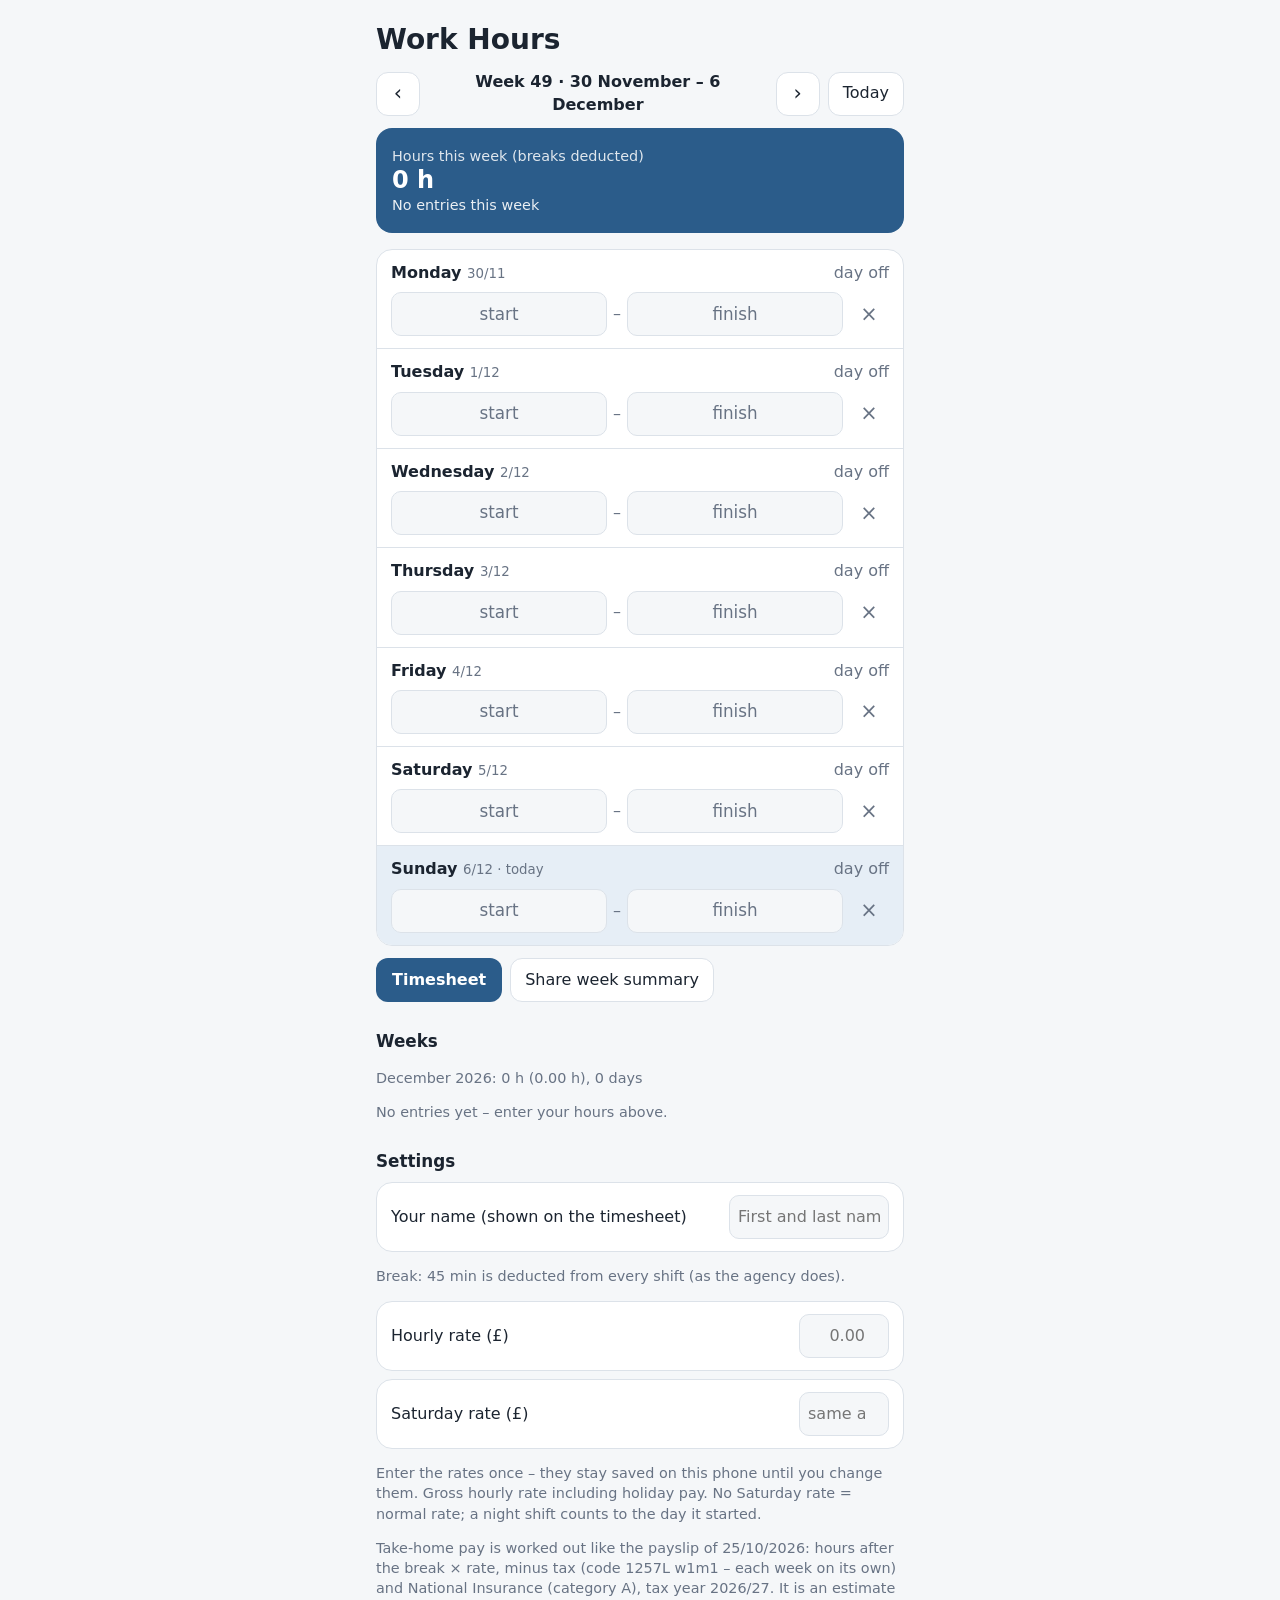
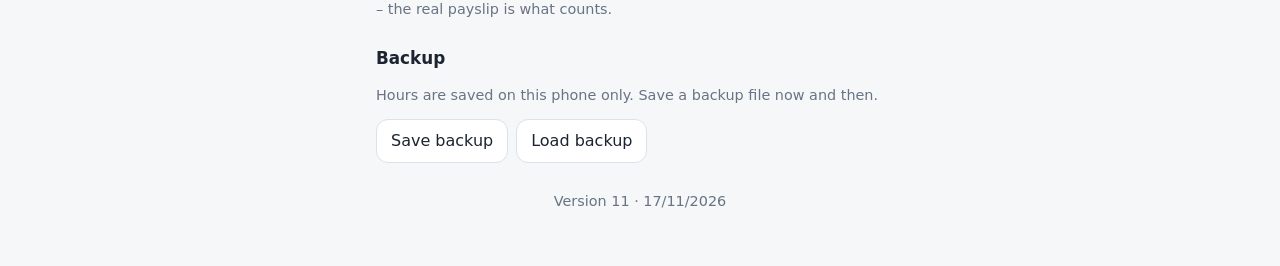
==== commit 198930c6: "Godziny v11: Timesheet – pełny ekran do screena i zapis jako obrazek Co-Authored-By: Claude Opus 5.5" ====
--- a/godziny/index.html
+++ b/godziny/index.html
@@ -319,6 +319,11 @@
     .ts-total .big { font-size: 1.5rem; font-weight: 700; font-variant-numeric: tabular-nums; }
     .ts-total .dec { color: #4a5566; font-variant-numeric: tabular-nums; }
     .ts-sub { margin-top: 2px; color: #4a5566; font-size: 0.85rem; font-variant-numeric: tabular-nums; }
+    .ts-actions { display: flex; flex-wrap: wrap; gap: 8px; margin-top: 12px; }
+    .ts-hint { margin-top: 8px; }
+    /* Screenshot mode: only the sheet is left on screen (browser bar and phone status bar go too, in full screen). */
+    body.shot .ts-bar, body.shot .ts-actions, body.shot .ts-hint { display: none; }
+    body.shot .ts { padding-top: 16px; }
     @media (max-width: 380px) {
       .ts { padding-left: 8px; padding-right: 8px; }
       .ts-sheet { padding-left: 8px; padding-right: 8px; }
@@ -395,7 +400,7 @@
       <input id="import-file" type="file" accept="application/json,.json" hidden>
     </div>
 
-    <p class="muted version">Version 10 · 17/11/2026</p>
+    <p class="muted version">Version 11 · 17/11/2026</p>
   </main>
 
   <section id="ts" class="ts" hidden>
@@ -421,6 +426,12 @@
       </div>
       <div id="ts-sub" class="ts-sub"></div>
     </div>
+    <div class="ts-actions">
+      <button id="ts-full" class="primary" type="button">Full screen</button>
+      <button id="ts-img" class="pill" type="button">Save image</button>
+    </div>
+    <p class="muted ts-hint">Full screen hides the browser bar and buttons: take the screenshot, then tap the screen to go back.
+      Save image makes a picture of the timesheet you can send straight away.</p>
   </section>
 
   <div id="toast" class="toast" role="status" hidden></div>
@@ -931,6 +942,84 @@
       $('ts-sub').textContent = `Days worked: ${w.days} · Time on site: ${fmt(w.gross)} · Breaks: ${fmt(w.brk)}`;
     }
 
+    // Screenshot mode: hide everything but the sheet; full screen also hides Chrome's bar and the phone's status bar.
+    function enterShot(e) {
+      e.stopPropagation();  // the same tap must not reach the "tap to go back" handler below
+      document.body.classList.add('shot');
+      window.scrollTo(0, 0);
+      const el = document.documentElement;
+      if (el.requestFullscreen) el.requestFullscreen({ navigationUI: 'hide' }).catch(() => {});
+    }
+
+    function exitShot() {
+      document.body.classList.remove('shot');
+      if (document.fullscreenElement && document.exitFullscreen) document.exitFullscreen().catch(() => {});
+    }
+
+    // A picture of the sheet, drawn from what is on screen (same layout, fonts and colours), 3x for sharp text.
+    function sheetImage() {
+      const sheet = document.querySelector('.ts-sheet');
+      const box = sheet.getBoundingClientRect();
+      const pad = 12, scale = 3;
+      const canvas = document.createElement('canvas');
+      canvas.width = Math.ceil((box.width + 2 * pad) * scale);
+      canvas.height = Math.ceil((box.height + 2 * pad) * scale);
+      const ctx = canvas.getContext('2d');
+      ctx.scale(scale, scale);
+      ctx.fillStyle = '#ffffff';
+      ctx.fillRect(0, 0, box.width + 2 * pad, box.height + 2 * pad);
+      const ox = pad - box.left, oy = pad - box.top;
+      sheet.querySelectorAll('th, td').forEach((c) => {
+        const cs = getComputedStyle(c);
+        const bw = parseFloat(cs.borderBottomWidth);
+        if (!bw) return;
+        const r = c.getBoundingClientRect();
+        ctx.fillStyle = cs.borderBottomColor;
+        ctx.fillRect(r.left + ox, r.bottom - bw + oy, r.width, bw);
+      });
+      const walker = document.createTreeWalker(sheet, NodeFilter.SHOW_TEXT);
+      const range = document.createRange();
+      ctx.textBaseline = 'middle';
+      // Word by word, each at its own place on screen: keeps wrapped lines wrapped and right-aligned columns aligned.
+      for (let node = walker.nextNode(); node; node = walker.nextNode()) {
+        const cs = getComputedStyle(node.parentElement);
+        const right = /right|end/.test(getComputedStyle(node.parentElement.closest('td, th, div, span') || node.parentElement).textAlign);
+        ctx.font = `${cs.fontStyle} ${cs.fontWeight} ${cs.fontSize} ${cs.fontFamily}`;
+        ctx.fillStyle = cs.color;
+        ctx.textAlign = right ? 'right' : 'left';
+        for (const m of node.textContent.matchAll(/\S+/g)) {
+          range.setStart(node, m.index);
+          range.setEnd(node, m.index + m[0].length);
+          const r = range.getClientRects()[0];
+          if (r) ctx.fillText(m[0], (right ? r.right : r.left) + ox, r.top + r.height / 2 + oy);
+        }
+      }
+      return new Promise((resolve) => canvas.toBlob(resolve, 'image/png'));
+    }
+
+    async function saveImage() {
+      const blob = await sheetImage();
+      if (!blob) { toast('Could not make the image'); return; }
+      const name = `timesheet-week-${isoWeek(monday)}-${addDays(monday, 6).getFullYear()}.png`;
+      const file = new File([blob], name, { type: 'image/png' });
+      if (navigator.canShare && navigator.share && navigator.canShare({ files: [file] })) {
+        try {
+          await navigator.share({ files: [file], title: 'Timesheet' });
+          return;
+        } catch (e) {
+          if (e.name === 'AbortError') return;
+        }
+      }
+      const a = document.createElement('a');
+      a.href = URL.createObjectURL(blob);
+      a.download = name;
+      document.body.append(a);
+      a.click();
+      a.remove();
+      setTimeout(() => URL.revokeObjectURL(a.href), 1000);
+      toast('Image saved');
+    }
+
     function openTimesheet() {
       closePicker();
       $('ts').hidden = false;
@@ -940,6 +1029,7 @@
     }
 
     function closeTimesheet() {
+      exitShot();
       $('ts').hidden = true;
       document.querySelector('main').hidden = false;
       render();
@@ -1026,6 +1116,13 @@
     $('share').addEventListener('click', share);
     $('ts-open').addEventListener('click', openTimesheet);
     $('ts-back').addEventListener('click', closeTimesheet);
+    $('ts-full').addEventListener('click', enterShot);
+    $('ts-img').addEventListener('click', saveImage);
+    $('ts').addEventListener('click', () => { if (document.body.classList.contains('shot')) exitShot(); });
+    // Leaving full screen with the phone's Back gesture also ends screenshot mode.
+    document.addEventListener('fullscreenchange', () => {
+      if (!document.fullscreenElement) document.body.classList.remove('shot');
+    });
     $('ts-prev').addEventListener('click', () => { monday = addDays(monday, -7); render(); });
     $('ts-next').addEventListener('click', () => { monday = addDays(monday, 7); render(); });
 
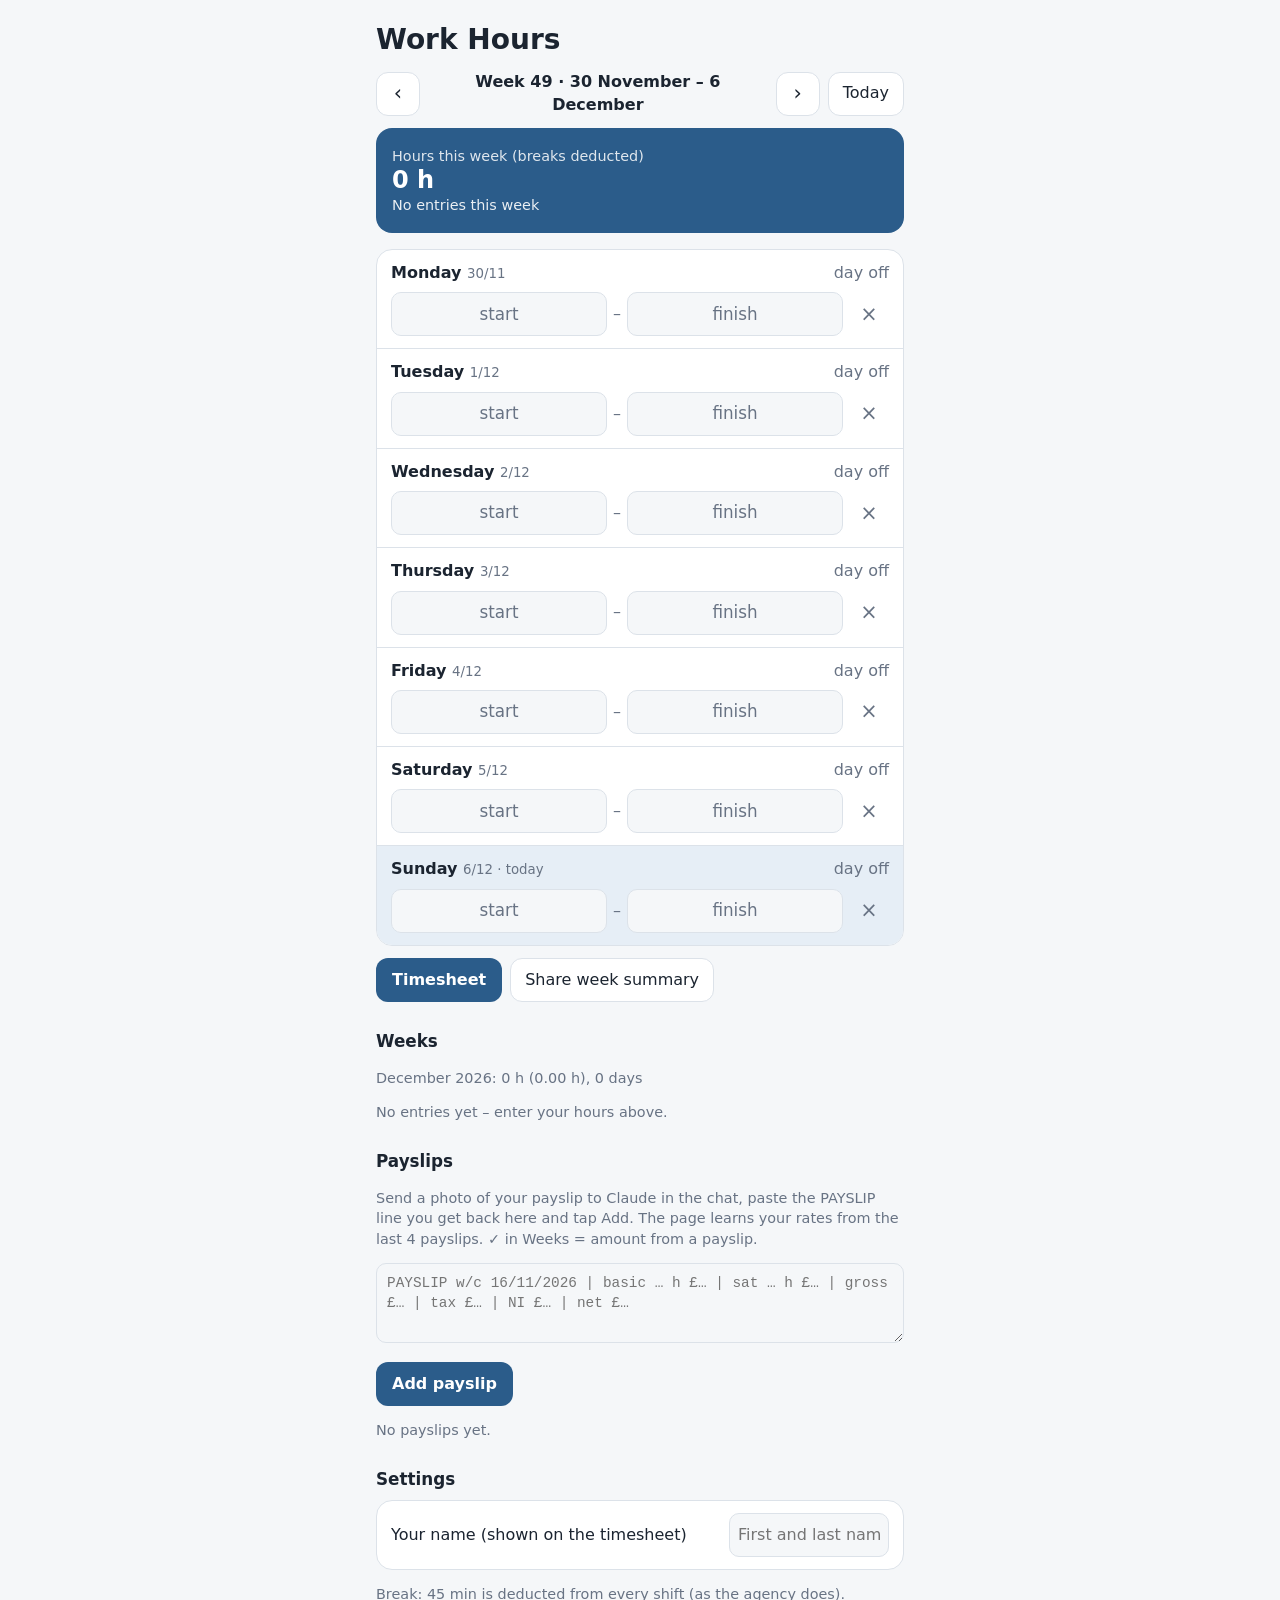
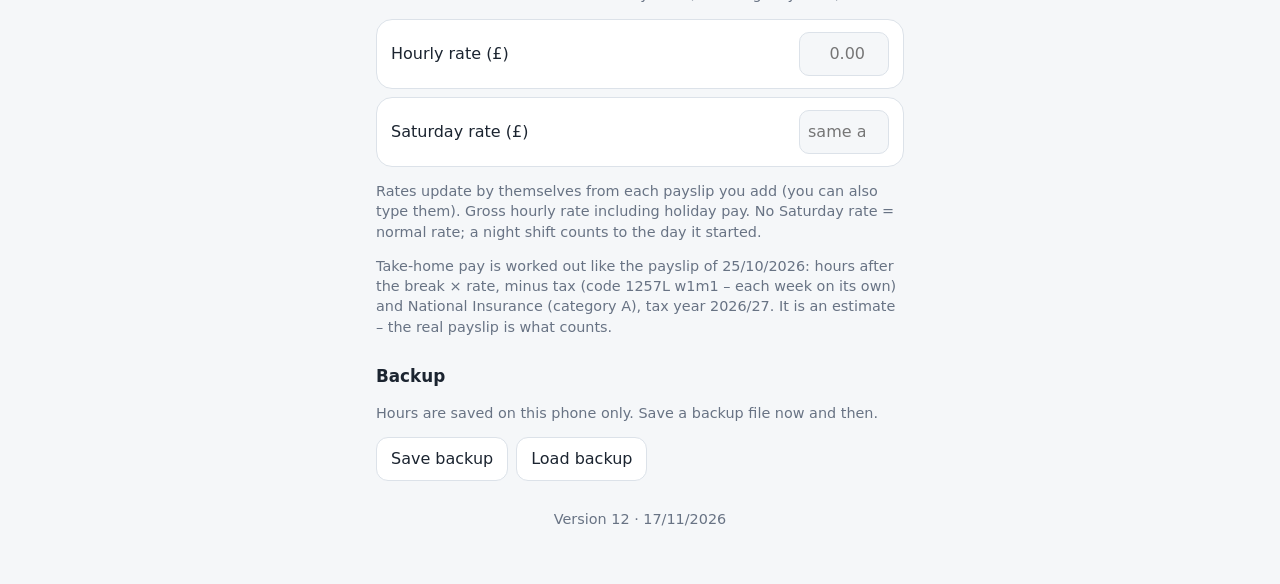
==== commit 1a0c3477: "Godziny v12: nauka stawek z payslipów (linijka PAYSLIP), ostrzeżenie o niezapłaconych godzinach Co-A" ====
--- a/godziny/index.html
+++ b/godziny/index.html
@@ -277,6 +277,25 @@
     .pay-details .sub { margin-top: 4px; }
     .weeks .h small { display: block; text-align: right; font-weight: 400; }
     .setting + .setting { margin-top: 8px; }
+
+    textarea {
+      width: 100%;
+      padding: 10px;
+      border: 1px solid var(--border);
+      border-radius: 10px;
+      background: var(--bg);
+      color: var(--text);
+      font: 0.9rem/1.35 ui-monospace, Menlo, Consolas, monospace;
+      resize: vertical;
+    }
+    .warn { color: var(--danger); }
+    .summary .warn { color: inherit; font-weight: 600; }
+    .slips { list-style: none; margin: 8px 0 0; padding: 0; background: var(--surface); border: 1px solid var(--border); border-radius: 16px; overflow: hidden; }
+    .slips li { display: flex; align-items: center; gap: 8px; padding: 10px 6px 10px 14px; border-top: 1px solid var(--border); }
+    .slips li:first-child { border-top: 0; }
+    .slips .info { flex: 1; min-width: 0; font-weight: 600; }
+    .slips small { display: block; font-weight: 400; color: var(--muted); }
+    .slips small.warn { color: var(--danger); }
 
     .toast {
       position: fixed;
@@ -348,6 +367,7 @@
         <div class="label">Take-home pay (like “Payment” on your payslip)</div>
         <div id="pay-net" class="total"></div>
         <div id="pay-when" class="sub"></div>
+        <div id="pay-warn" class="sub warn" hidden></div>
         <details class="pay-details">
           <summary>How this was worked out</summary>
           <div id="pay-sub" class="sub"></div>
@@ -371,6 +391,16 @@
     <p id="month" class="muted"></p>
     <ul id="weeks" class="weeks"></ul>
     <p id="weeks-empty" class="muted" hidden>No entries yet – enter your hours above.</p>
+
+    <h2>Payslips</h2>
+    <p class="muted">Send a photo of your payslip to Claude in the chat, paste the PAYSLIP line you get back here
+      and tap Add. The page learns your rates from the last 4 payslips. ✓ in Weeks = amount from a payslip.</p>
+    <textarea id="slip-in" rows="3" placeholder="PAYSLIP w/c 16/11/2026 | basic … h £… | sat … h £… | gross £… | tax £… | NI £… | net £…"></textarea>
+    <div class="actions">
+      <button id="slip-add" class="primary" type="button">Add payslip</button>
+    </div>
+    <p id="slip-learned" class="muted"></p>
+    <ul id="slips" class="slips"></ul>
 
     <h2>Settings</h2>
     <label class="setting">
@@ -386,7 +416,7 @@
       <span>Saturday rate (£)</span>
       <input id="sat" type="number" min="0" max="200" step="0.01" inputmode="decimal">
     </label>
-    <p class="muted">Enter the rates once – they stay saved on this phone until you change them. Gross hourly rate
+    <p class="muted">Rates update by themselves from each payslip you add (you can also type them). Gross hourly rate
       including holiday pay. No Saturday rate = normal rate; a night shift counts to the day it started.</p>
     <p class="muted">Take-home pay is worked out like the payslip of 25/10/2026: hours after the break
       × rate, minus tax (code 1257L w1m1 – each week on its own) and National Insurance
@@ -400,7 +430,7 @@
       <input id="import-file" type="file" accept="application/json,.json" hidden>
     </div>
 
-    <p class="muted version">Version 11 · 17/11/2026</p>
+    <p class="muted version">Version 12 · 17/11/2026</p>
   </main>
 
   <section id="ts" class="ts" hidden>
@@ -574,13 +604,169 @@
       const basicPay = r2(hours * state.rate);
       const satPay = r2(satHours * satRate);
       const gross = r2(basicPay + satPay);
+      const { tax, ni } = taxNi(gross);
+      const corr = state.corr || 0;
+      return { hours, satHours, satRate, basicPay, satPay, gross, tax, ni, corr, net: r2(gross - tax - ni + corr) };
+    }
+
+    // ---- Payslips: Radek pastes one line per payslip (read from a photo by Claude in the chat).
+    // The page learns the hourly rates and an average net adjustment (pension, tax code changes)
+    // from the last SLIP_LEARN payslips. Payslips stay on this phone only (public repository).
+    const SLIP_LEARN = 4;
+
+    function slipOf(mon) {
+      return (state.slips || {})[key(mon)] || null;
+    }
+
+    // Money a week brings home: the payslip when there is one, otherwise the page's estimate.
+    function weekPay(mon, w) {
+      const slip = slipOf(mon);
+      if (slip) return slip.n;
+      return state.rate && w.days ? payFor(w).net : null;
+    }
+
+    // Logged hours minus paid hours for a week with a payslip (positive = hours not paid).
+    function slipDiff(mon) {
+      const slip = slipOf(mon);
+      if (!slip) return 0;
+      return r2(r2(weekStats(mon).net / 60) - r2(slip.bh + slip.sh));
+    }
+
+    function parseSlip(line) {
+      const date = line.match(/w\/c\s*(\d{1,2})\/(\d{1,2})\/(\d{4})/i);
+      const num = (t) => Number(String(t).replace(/,/g, ''));
+      const hoursPay = (label) => {
+        const m = line.match(new RegExp('\\b' + label + '\\s+([\\d.]+)\\s*h\\s*£?\\s*([\\d,]*\\.?\\d+)', 'i'));
+        return m ? [num(m[1]), num(m[2])] : null;
+      };
+      const amount = (label) => {
+        const m = line.match(new RegExp('\\b' + label + '\\s*£?\\s*([\\d,]*\\.?\\d+)', 'i'));
+        return m ? num(m[1]) : null;
+      };
+      if (!date) throw new Error('no week date (w/c dd/mm/yyyy)');
+      const d = new Date(Number(date[3]), Number(date[2]) - 1, Number(date[1]));
+      if (d.getDate() !== Number(date[1])) throw new Error('wrong date');
+      const basic = hoursPay('basic') || [0, 0];
+      const sat = hoursPay('sat') || [0, 0];
+      const slip = {
+        bh: basic[0], bp: basic[1], sh: sat[0], sp: sat[1],
+        g: amount('gross'), t: amount('tax'), ni: amount('NI'), n: amount('net'),
+      };
+      if ([slip.g, slip.t, slip.ni, slip.n].some((x) => x === null || !Number.isFinite(x))) {
+        throw new Error('gross, tax, NI or net missing');
+      }
+      if (Object.values(slip).some((x) => !Number.isFinite(x) || x < 0)) throw new Error('a number is wrong');
+      if (Math.abs(slip.bp + slip.sp - slip.g) > 0.05) throw new Error('basic + Saturday pay is not the gross');
+      if (slip.n > slip.g || slip.bh + slip.sh <= 0) throw new Error('net or hours look wrong');
+      return { k: key(mondayOf(d)), slip };
+    }
+
+    function taxNi(gross) {
       const taxable = Math.max(0, Math.floor(gross - TAX.free + 1e-9));
       const tax = r2(Math.min(taxable, TAX.basic) * 0.2
         + Math.max(0, Math.min(taxable, TAX.higher) - TAX.basic) * 0.4
         + Math.max(0, taxable - TAX.higher) * 0.45);
       const ni = r2(Math.max(0, Math.min(gross, TAX.niUEL) - TAX.niPT) * 0.08 + Math.max(0, gross - TAX.niUEL) * 0.02);
-      return { hours, satHours, satRate, basicPay, satPay, gross, tax, ni, net: r2(gross - tax - ni) };
-    }
+      return { tax, ni };
+    }
+
+    // Rates = paid money ÷ paid hours over the last payslips; adjustment = what the payslips paid on top of
+    // (or below) the page's tax and NI sum for the same gross.
+    function learn() {
+      const keys = Object.keys(state.slips || {}).sort().reverse().slice(0, SLIP_LEARN);
+      if (!keys.length) { state.corr = 0; return; }
+      let bh = 0, bp = 0, sh = 0, sp = 0, corr = 0;
+      for (const k of keys) {
+        const s = state.slips[k];
+        bh += s.bh; bp += s.bp; sh += s.sh; sp += s.sp;
+        const tn = taxNi(s.g);
+        corr += s.n - r2(s.g - tn.tax - tn.ni);
+      }
+      if (bh > 0) state.rate = r2(bp / bh);
+      if (sh > 0) state.sat = r2(sp / sh);
+      state.corr = r2(corr / keys.length);
+      $('rate').value = state.rate ? state.rate.toFixed(2) : '';
+      $('sat').value = state.sat ? state.sat.toFixed(2) : '';
+    }
+
+    function addSlips() {
+      const lines = $('slip-in').value.split(/\n+/).map((l) => l.trim()).filter(Boolean);
+      const errors = [];
+      let added = 0;
+      for (const line of lines) {
+        try {
+          const { k, slip } = parseSlip(line);
+          state.slips = state.slips || {};
+          state.slips[k] = slip;
+          added += 1;
+        } catch (e) {
+          errors.push(e.message);
+        }
+      }
+      if (added) {
+        learn();
+        save();
+        $('slip-in').value = '';
+        render();
+      }
+      if (errors.length) toast(`${added ? `Added ${added}. ` : ''}Not added: ${errors[0]}`);
+      else if (added) toast(added === 1 ? 'Payslip added' : `Added ${added} payslips`);
+      else toast('Paste the PAYSLIP line first');
+    }
+
+    function renderSlips() {
+      const keys = Object.keys(state.slips || {}).sort().reverse();
+      $('slips').hidden = !keys.length;
+      const sign = (x) => (x < 0 ? '−' : '+') + money(Math.abs(x));
+      $('slip-learned').textContent = keys.length
+        ? `Learned from the last ${Math.min(keys.length, SLIP_LEARN)} of ${keys.length} payslip${keys.length === 1 ? '' : 's'}: `
+          + `rate ${money(state.rate)}, Saturday ${money(state.sat || state.rate)}, net adjustment ${sign(state.corr || 0)} a week.`
+        : 'No payslips yet.';
+      $('slips').replaceChildren(...keys.map((k) => {
+        const mon = fromKey(k);
+        const s = state.slips[k];
+        const w = weekStats(mon);
+        const li = document.createElement('li');
+        const info = document.createElement('div');
+        info.className = 'info';
+        info.append(`Week ${isoWeek(mon)} · ${dm(mon)}–${dm(addDays(mon, 6))}`);
+        const small = document.createElement('small');
+        small.textContent = `Payslip ${money(s.n)} · ${r2(s.bh + s.sh).toFixed(2)} h paid`
+          + (w.days && state.rate ? ` · page estimate ${money(payFor(w).net)}` : '');
+        info.append(small);
+        const diff = slipDiff(mon);
+        if (w.days && diff) {
+          const warn = document.createElement('small');
+          warn.className = 'warn';
+          warn.textContent = hoursWarning(mon);
+          info.append(warn);
+        }
+        const del = document.createElement('button');
+        del.type = 'button';
+        del.className = 'clear';
+        del.textContent = '×';
+        del.setAttribute('aria-label', `Remove payslip for week ${isoWeek(mon)}`);
+        del.addEventListener('click', () => {
+          delete state.slips[k];
+          learn();
+          save();
+          render();
+          toast('Payslip removed');
+        });
+        li.append(info, del);
+        return li;
+      }));
+    }
+
+    function hoursWarning(mon) {
+      const s = slipOf(mon);
+      const diff = slipDiff(mon);
+      const paid = r2(s.bh + s.sh).toFixed(2);
+      const logged = r2(weekStats(mon).net / 60).toFixed(2);
+      return `⚠ Payslip paid ${paid} h, your log has ${logged} h – `
+        + (diff > 0 ? `${diff.toFixed(2)} h not paid` : `${Math.abs(diff).toFixed(2)} h more than logged`);
+    }
+
 
     function money(x) {
       return '£' + x.toLocaleString('en-GB', { minimumFractionDigits: 2, maximumFractionDigits: 2 });
@@ -815,8 +1001,20 @@
       $('week-sub').textContent = w.days
         ? `${decimal(w.net)} · ${daysLabel(w.days)} · on site ${fmt(w.gross)}, breaks ${fmt(w.brk)}`
         : 'No entries this week';
-      $('week-pay').hidden = !w.days;
-      if (w.days && !state.rate) {
+      const slip = slipOf(monday);
+      $('week-pay').hidden = !w.days && !slip;
+      $('pay-warn').hidden = !(slip && w.days && slipDiff(monday));
+      if (!$('pay-warn').hidden) $('pay-warn').textContent = hoursWarning(monday);
+      if (slip) {
+        const est = w.days && state.rate ? payFor(w).net : null;
+        $('pay-net').textContent = money(slip.n);
+        $('pay-when').textContent = 'From your payslip' + (est !== null ? ` · page estimate ${money(est)}` : '');
+        const other = r2(slip.g - slip.t - slip.ni - slip.n);
+        $('pay-sub').textContent = `Payslip: ${slip.bh.toFixed(2)} h = ${money(slip.bp)}`
+          + (slip.sh ? ` + Saturday ${slip.sh.toFixed(2)} h = ${money(slip.sp)}` : '')
+          + ` → gross ${money(slip.g)} − tax ${money(slip.t)} − NI ${money(slip.ni)}`
+          + (Math.abs(other) >= 0.01 ? ` − other ${money(other)}` : '') + ` = ${money(slip.n)}`;
+      } else if (w.days && !state.rate) {
         $('pay-net').textContent = '—';
         $('pay-when').textContent = 'Enter your hourly rate in Settings (below) to see take-home pay.';
         $('pay-sub').textContent = '';
@@ -827,10 +1025,13 @@
         $('pay-sub').textContent = `${p.hours.toFixed(2)} h × ${money(state.rate)} = ${money(p.basicPay)}`
           + (p.satHours ? ` + Saturday ${p.satHours.toFixed(2)} h × ${money(p.satRate)} = ${money(p.satPay)}` : '')
           + ` → gross ${money(p.gross)}`
-          + ` − tax ${money(p.tax)} − NI ${money(p.ni)} = ${money(p.net)}`;
-      }
-      $('pay-sub').closest('details').hidden = !(w.days && state.rate);
+          + ` − tax ${money(p.tax)} − NI ${money(p.ni)}`
+          + (p.corr ? ` ${p.corr < 0 ? '−' : '+'} payslip adjustment ${money(Math.abs(p.corr))}` : '')
+          + ` = ${money(p.net)}`;
+      }
+      $('pay-sub').closest('details').hidden = !(slip || (w.days && state.rate));
       renderWeeks();
+      renderSlips();
     }
 
     function renderWeeks() {
@@ -857,9 +1058,12 @@
         const right = document.createElement('span');
         right.className = 'h';
         right.textContent = fmt(w.net);
-        const paySmall = document.createElement('small');
-        paySmall.textContent = money(payFor(w).net);
-        if (state.rate) right.append(paySmall);
+        const pay = weekPay(mon, w);
+        if (pay !== null) {
+          const paySmall = document.createElement('small');
+          paySmall.textContent = money(pay) + (slipOf(mon) ? ' ✓' : '');
+          right.append(paySmall);
+        }
         btn.append(left, right);
         btn.addEventListener('click', () => {
           monday = mon;
@@ -883,7 +1087,7 @@
       // Take-home is weekly (tax week1/month1), so the month adds up the weeks that end (Sunday) in that month.
       let monthPay = 0;
       for (const [, mon] of list) {
-        if (key(addDays(mon, 6)).startsWith(prefix)) monthPay += payFor(weekStats(mon)).net;
+        if (key(addDays(mon, 6)).startsWith(prefix)) monthPay += weekPay(mon, weekStats(mon)) || 0;
       }
       $('month').textContent = `${MONTHS[ref.getMonth()]} ${ref.getFullYear()}: ${fmt(monthNet)} (${decimal(monthNet)}), ${daysLabel(monthDays)}`
         + (monthPay ? ` · take-home approx. ${money(r2(monthPay))} (weeks ending this month)` : '');
@@ -1093,9 +1297,18 @@
           state.days[k] = { s: entry.s, e: entry.e, b: BREAK };
           count += 1;
         }
+        let slips = 0;
+        for (const [k, sl] of Object.entries(data.slips || {})) {
+          const fields = ['bh', 'bp', 'sh', 'sp', 'g', 't', 'ni', 'n'];
+          if (!KEY_RE.test(k) || !sl || fields.some((f) => !Number.isFinite(sl[f]))) continue;
+          state.slips = state.slips || {};
+          state.slips[k] = Object.fromEntries(fields.map((f) => [f, sl[f]]));
+          slips += 1;
+        }
+        if (slips) learn();
         save();
         render();
-        toast(`Loaded ${daysLabel(count)}`);
+        toast(`Loaded ${daysLabel(count)}` + (slips ? ` and ${slips} payslip${slips === 1 ? '' : 's'}` : ''));
       } catch (e) {
         toast('This is not a work hours backup file');
       }
@@ -1160,6 +1373,7 @@
     }
     moneySetting('rate', 'rate', 200, '0.00');
     moneySetting('sat', 'sat', 200, 'same as weekday');
+    $('slip-add').addEventListener('click', addSlips);
 
     render();
 
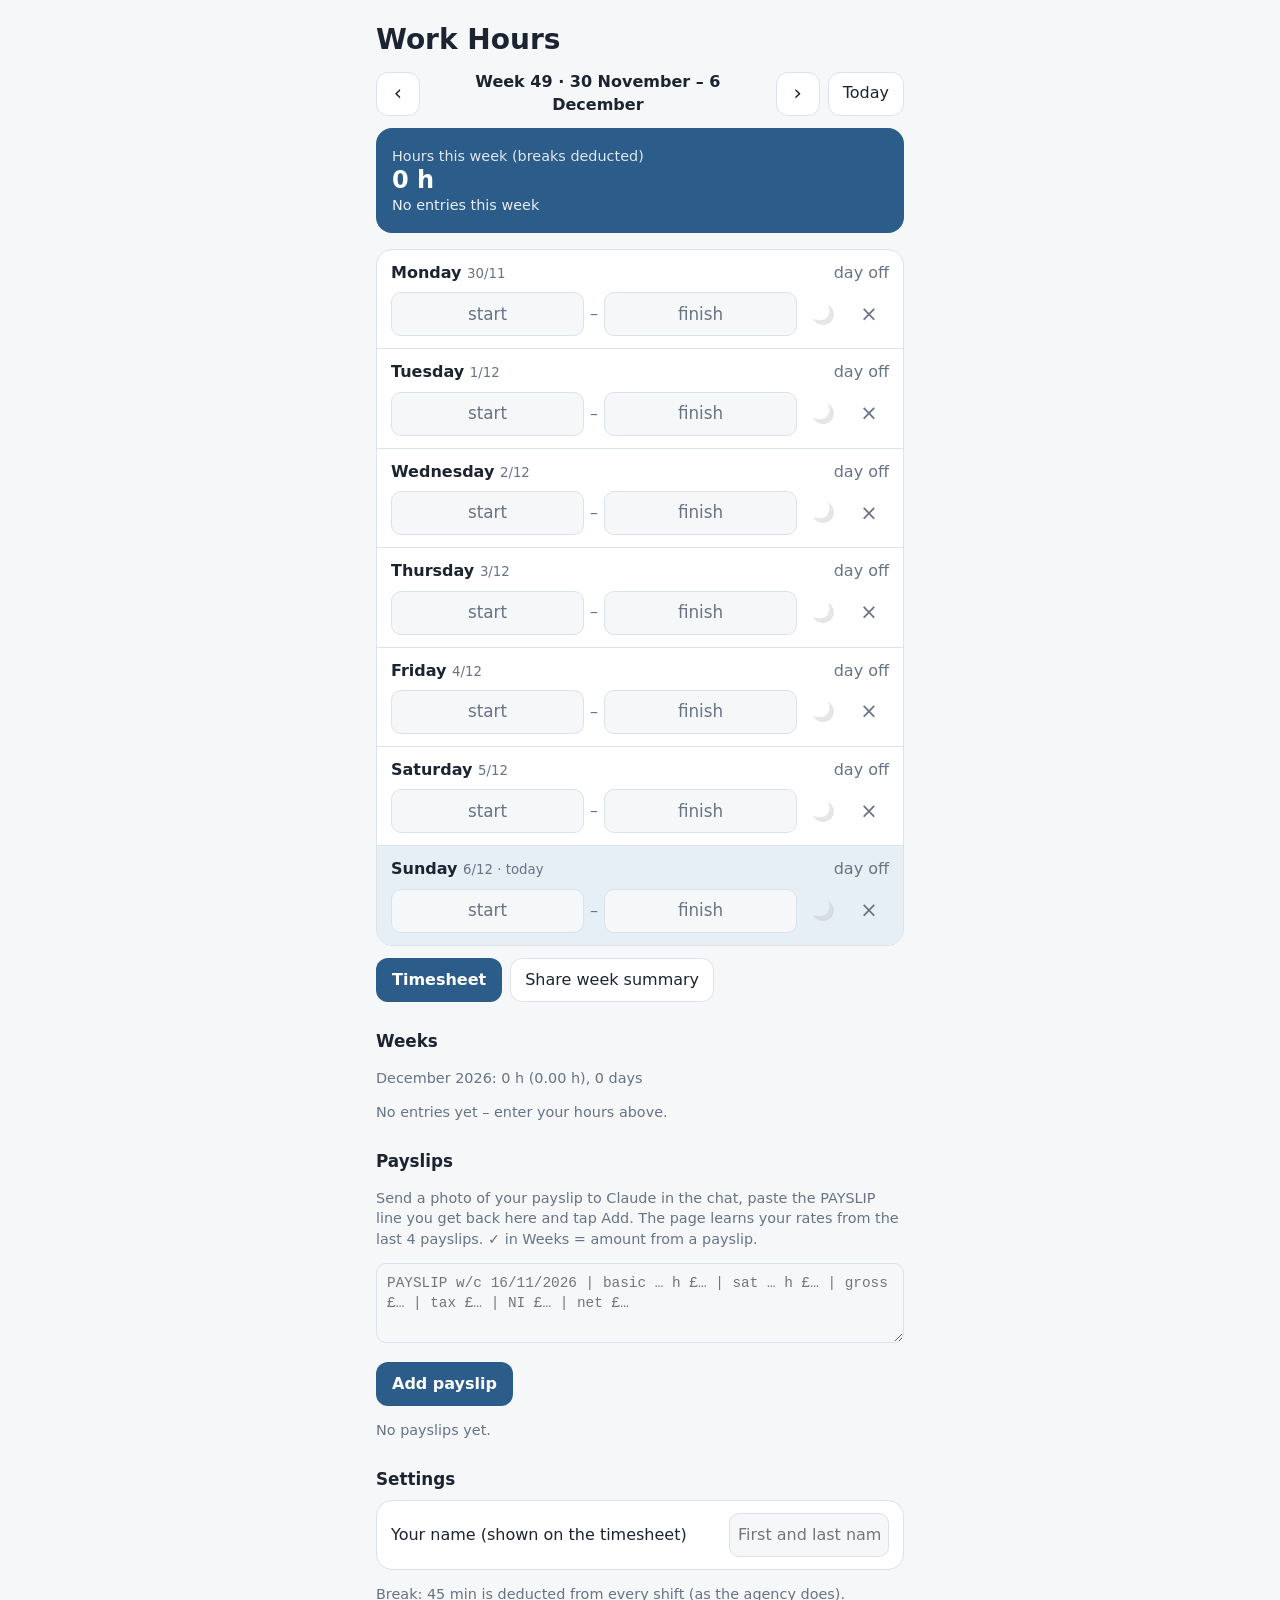
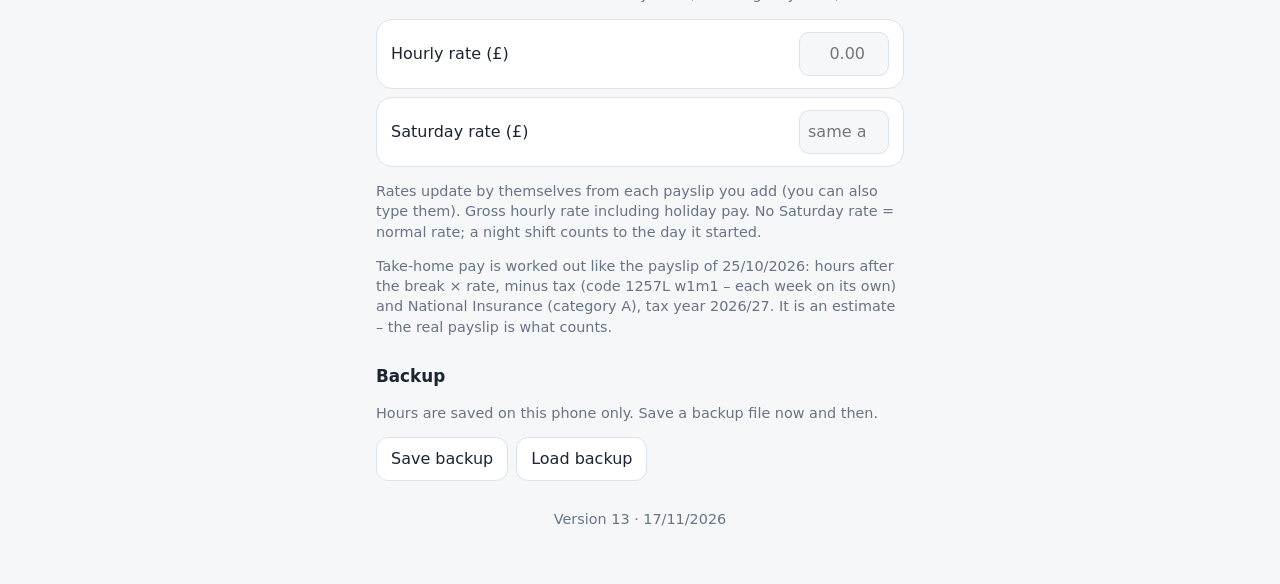
==== commit 1f185c7b: "Godziny v13: night outy (🌙 przy dniu, na Timesheet i w podsumowaniu) Co-Authored-By: Claude Opus 5.5" ====
--- a/godziny/index.html
+++ b/godziny/index.html
@@ -132,7 +132,7 @@
 
     .day-times {
       display: grid;
-      grid-template-columns: 1fr auto 1fr 40px;
+      grid-template-columns: 1fr auto 1fr 40px 40px;
       align-items: center;
       gap: 6px;
     }
@@ -178,6 +178,20 @@
     }
 
     .clear:hover { color: var(--danger); }
+
+    /* Night out (slept in the cab after this day's shift) */
+    .moon {
+      width: 40px;
+      height: 44px;
+      border: 1px solid transparent;
+      border-radius: 10px;
+      background: transparent;
+      font-size: 1.15rem;
+      filter: grayscale(1);
+      opacity: 0.45;
+    }
+    .moon[aria-pressed="true"] { filter: none; opacity: 1; border-color: var(--accent); background: var(--accent-soft); }
+    .ts-table .moon-mark { margin-left: 3px; font-size: 0.85em; }
 
     .day-gross { margin-top: 6px; font-size: 0.85rem; color: var(--muted); }
 
@@ -430,7 +444,7 @@
       <input id="import-file" type="file" accept="application/json,.json" hidden>
     </div>
 
-    <p class="muted version">Version 12 · 17/11/2026</p>
+    <p class="muted version">Version 13 · 17/11/2026</p>
   </main>
 
   <section id="ts" class="ts" hidden>
@@ -583,14 +597,16 @@
     }
 
     function weekStats(mon) {
-      let net = 0, gross = 0, brk = 0, days = 0, sat = 0;
+      let net = 0, gross = 0, brk = 0, days = 0, sat = 0, nights = 0;
       for (let i = 0; i < 7; i++) {
-        const r = minutes(state.days[key(addDays(mon, i))]);
+        const entry = state.days[key(addDays(mon, i))];
+        if (entry && entry.n) nights += 1;
+        const r = minutes(entry);
         if (!r) continue;
         net += r.net; gross += r.gross; brk += r.brk; days += 1;
         if (i === 5) sat = r.net;  // Saturday: own rate (a night shift counts to the day it started)
       }
-      return { net, gross, brk, days, sat };
+      return { net, gross, brk, days, sat, nights };
     }
 
     const r2 = (x) => Math.round(x * 100 + 1e-9) / 100;
@@ -817,7 +833,15 @@
           save();
           render();
         });
-        times.append(start, dash, end, clear);
+        const moon = document.createElement('button');
+        moon.type = 'button';
+        moon.className = 'moon';
+        moon.textContent = '🌙';
+        moon.title = 'Night out';
+        moon.setAttribute('aria-pressed', String(Boolean(entry.n)));
+        moon.setAttribute('aria-label', `Night out after ${DAY_NAMES[i]}`);
+        moon.addEventListener('click', () => toggleNight(k));
+        times.append(start, dash, end, moon, clear);
 
         const gross = document.createElement('div');
         gross.className = 'day-gross';
@@ -883,6 +907,7 @@
       const { k, field } = picker;
       const prev = state.days[k] || {};
       const entry = { s: prev.s || '', e: prev.e || '', b: BREAK };
+      if (prev.n) entry.n = 1;
       entry[field] = `${pad(picker.h)}:${pad(picker.m)}`;
       state.days[k] = entry;
       save();
@@ -977,6 +1002,18 @@
       if (e.key === 'Escape') closePicker();
     });
 
+    // Night out = slept in the cab after this day's shift (marked on the day the night starts).
+    function toggleNight(k) {
+      const entry = Object.assign({ s: '', e: '', b: BREAK }, state.days[k]);
+      if (entry.n) delete entry.n;
+      else entry.n = 1;
+      if (!entry.s && !entry.e && !entry.n) delete state.days[k];
+      else state.days[k] = entry;
+      save();
+      render();
+      toast(entry.n ? 'Night out added' : 'Night out removed');
+    }
+
     function updateRow(li) {
       const r = minutes(state.days[li.dataset.key]);
       const net = li.querySelector('.day-net');
@@ -984,13 +1021,15 @@
       if (r) {
         net.textContent = fmt(r.net);
         net.classList.remove('empty');
-        gross.textContent = `On site ${fmt(r.gross)} − break ${fmt(r.brk)}`;
+        gross.textContent = `On site ${fmt(r.gross)} − break ${fmt(r.brk)}`
+          + (state.days[li.dataset.key].n ? ' · 🌙 night out' : '');
         gross.hidden = false;
       } else {
         const entry = state.days[li.dataset.key];
-        net.textContent = entry ? 'add finish time' : 'day off';
+        net.textContent = entry && (entry.s || entry.e) ? 'add finish time' : 'day off';
         net.classList.add('empty');
-        gross.hidden = true;
+        gross.textContent = '🌙 night out';
+        gross.hidden = !(entry && entry.n);
       }
     }
 
@@ -1000,6 +1039,7 @@
       $('week-total').textContent = fmt(w.net);
       $('week-sub').textContent = w.days
         ? `${decimal(w.net)} · ${daysLabel(w.days)} · on site ${fmt(w.gross)}, breaks ${fmt(w.brk)}`
+          + (w.nights ? ` · ${w.nights} night out${w.nights === 1 ? '' : 's'}` : '')
         : 'No entries this week';
       const slip = slipOf(monday);
       $('week-pay').hidden = !w.days && !slip;
@@ -1127,8 +1167,17 @@
           tr.className = 'off';
           cells.push('—', '—', '—', 'Day off');
         }
-        tr.append(...cells.map((c) => {
+        tr.append(...cells.map((c, ci) => {
           const td = document.createElement('td');
+          if (ci === 0 && entry && entry.n) {
+            td.append(c);
+            const mark = document.createElement('span');
+            mark.className = 'moon-mark';
+            mark.textContent = '🌙';
+            mark.title = 'Night out';
+            td.append(mark);
+            return td;
+          }
           if (c.endsWith('*')) {
             td.append(c.slice(0, -1));
             const sup = document.createElement('sup');
@@ -1143,7 +1192,8 @@
       const w = weekStats(monday);
       $('ts-total').textContent = fmt(w.net);
       $('ts-dec').textContent = `(${decimal(w.net)})`;
-      $('ts-sub').textContent = `Days worked: ${w.days} · Time on site: ${fmt(w.gross)} · Breaks: ${fmt(w.brk)}`;
+      $('ts-sub').textContent = `Days worked: ${w.days} · Time on site: ${fmt(w.gross)} · Breaks: ${fmt(w.brk)}`
+        + (w.nights ? ` · Night outs: ${w.nights} 🌙` : '');
     }
 
     // Screenshot mode: hide everything but the sheet; full screen also hides Chrome's bar and the phone's status bar.
@@ -1247,10 +1297,12 @@
         const date = addDays(monday, i);
         const entry = state.days[key(date)];
         const r = minutes(entry);
-        if (r) lines.push(`${SHORT_DAYS[i]} ${dm(date)}: ${entry.s}–${entry.e} → ${fmt(r.net)}`);
+        if (r) lines.push(`${SHORT_DAYS[i]} ${dm(date)}: ${entry.s}–${entry.e} → ${fmt(r.net)}${entry.n ? ' + night out' : ''}`);
+        else if (entry && entry.n) lines.push(`${SHORT_DAYS[i]} ${dm(date)}: night out`);
       }
       const w = weekStats(monday);
-      lines.push(`Total: ${fmt(w.net)} (${decimal(w.net)}), ${daysLabel(w.days)}, breaks deducted: ${fmt(w.brk)}`);
+      lines.push(`Total: ${fmt(w.net)} (${decimal(w.net)}), ${daysLabel(w.days)}, breaks deducted: ${fmt(w.brk)}`
+        + (w.nights ? `, night outs: ${w.nights}` : ''));
       if (w.days && state.rate) {
         const p = payFor(w);
         lines.push(`Take-home approx. ${money(p.net)} (gross ${money(p.gross)}, tax ${money(p.tax)}, NI ${money(p.ni)})`);
@@ -1293,8 +1345,11 @@
         if (!data || typeof data.days !== 'object') throw new Error('format');
         let count = 0;
         for (const [k, entry] of Object.entries(data.days)) {
-          if (!KEY_RE.test(k) || !entry || !TIME_RE.test(entry.s || '') || !TIME_RE.test(entry.e || '')) continue;
-          state.days[k] = { s: entry.s, e: entry.e, b: BREAK };
+          if (!KEY_RE.test(k) || !entry) continue;
+          const times = TIME_RE.test(entry.s || '') && TIME_RE.test(entry.e || '');
+          if (!times && !entry.n) continue;
+          state.days[k] = { s: times ? entry.s : '', e: times ? entry.e : '', b: BREAK };
+          if (entry.n) state.days[k].n = 1;
           count += 1;
         }
         let slips = 0;
